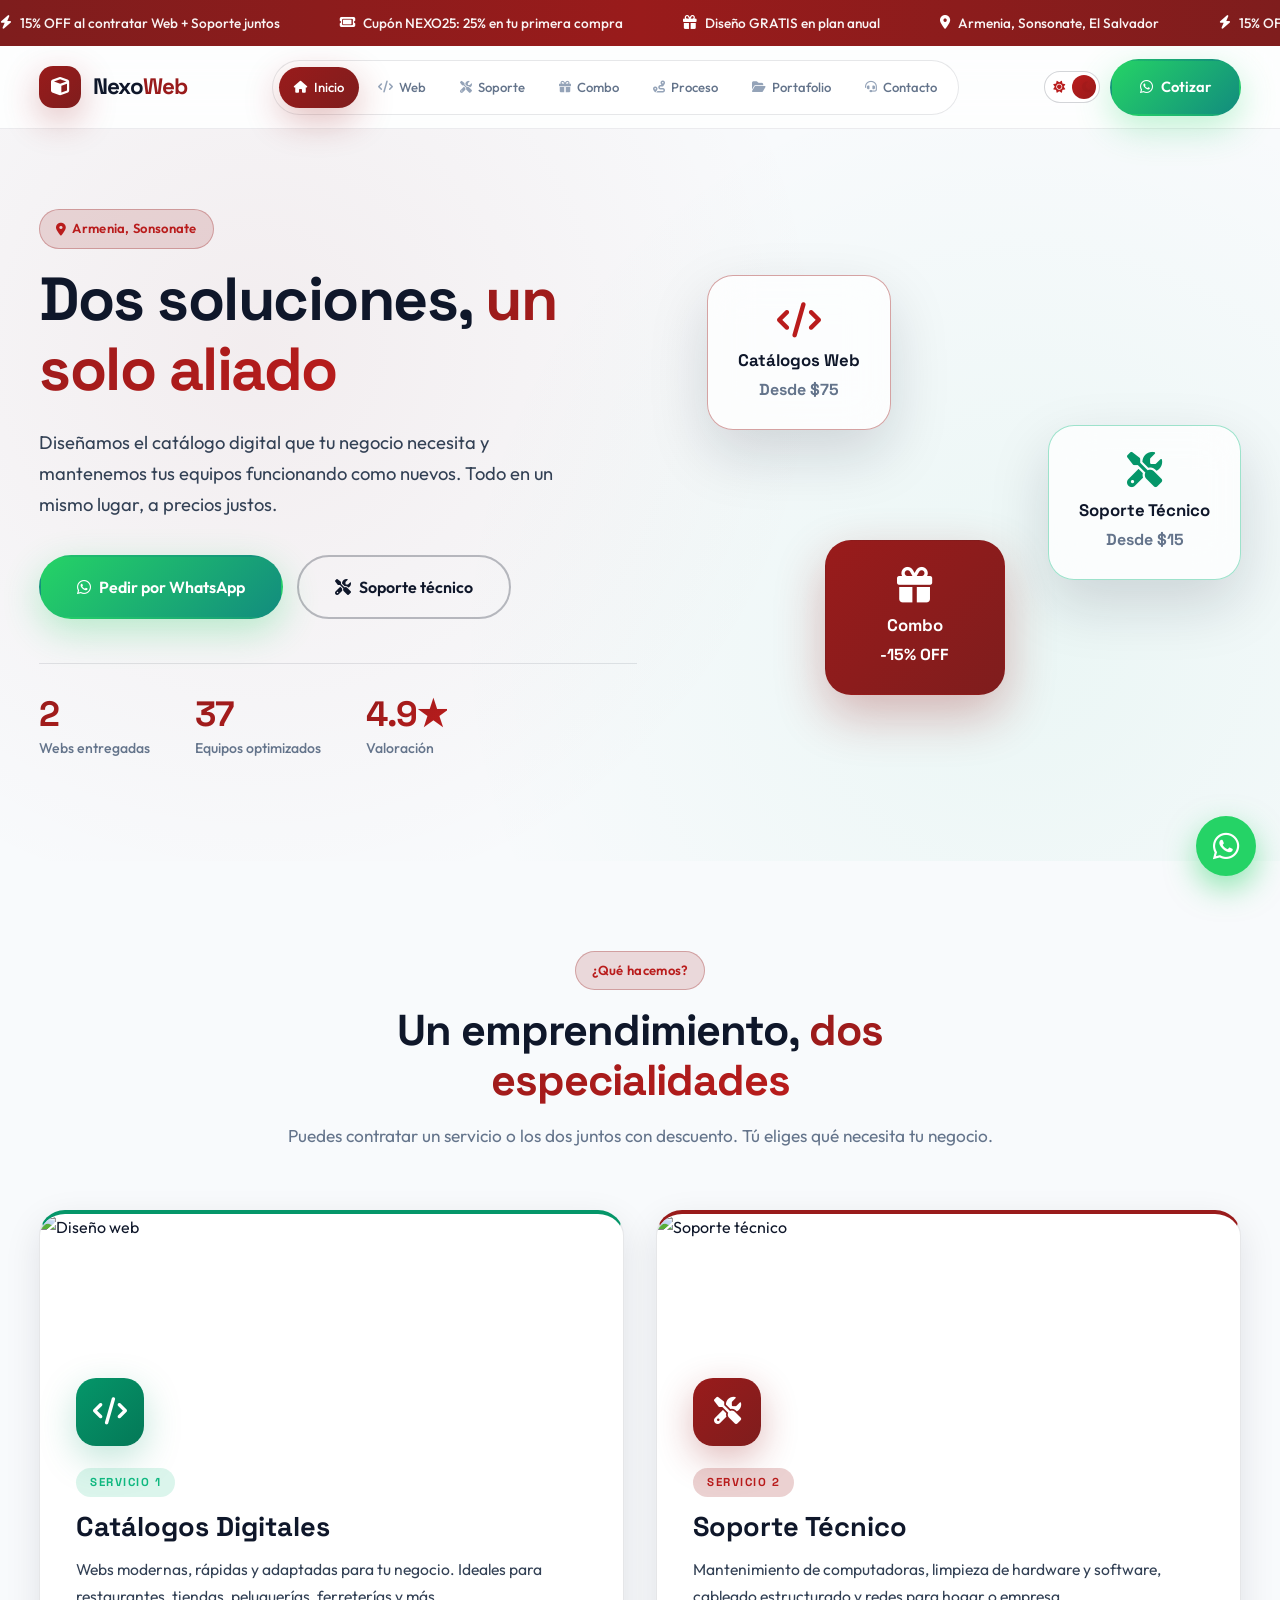
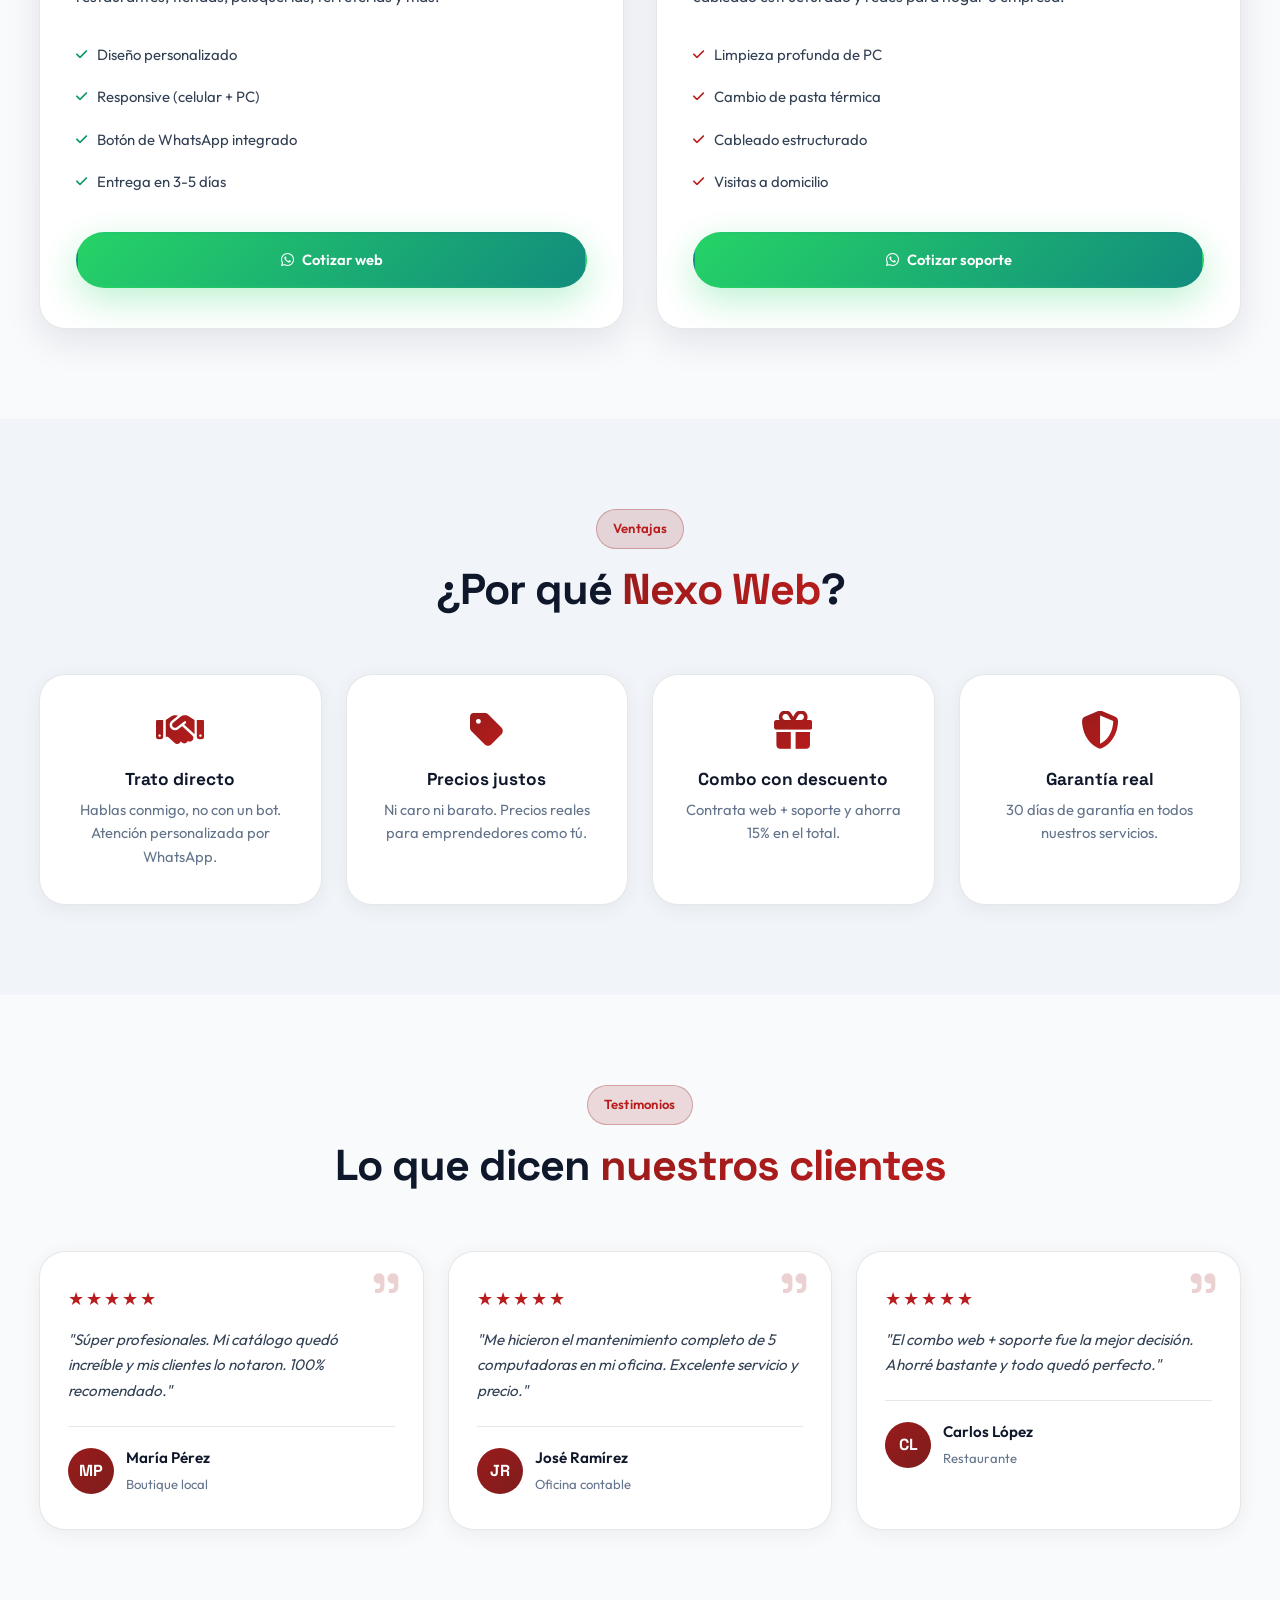
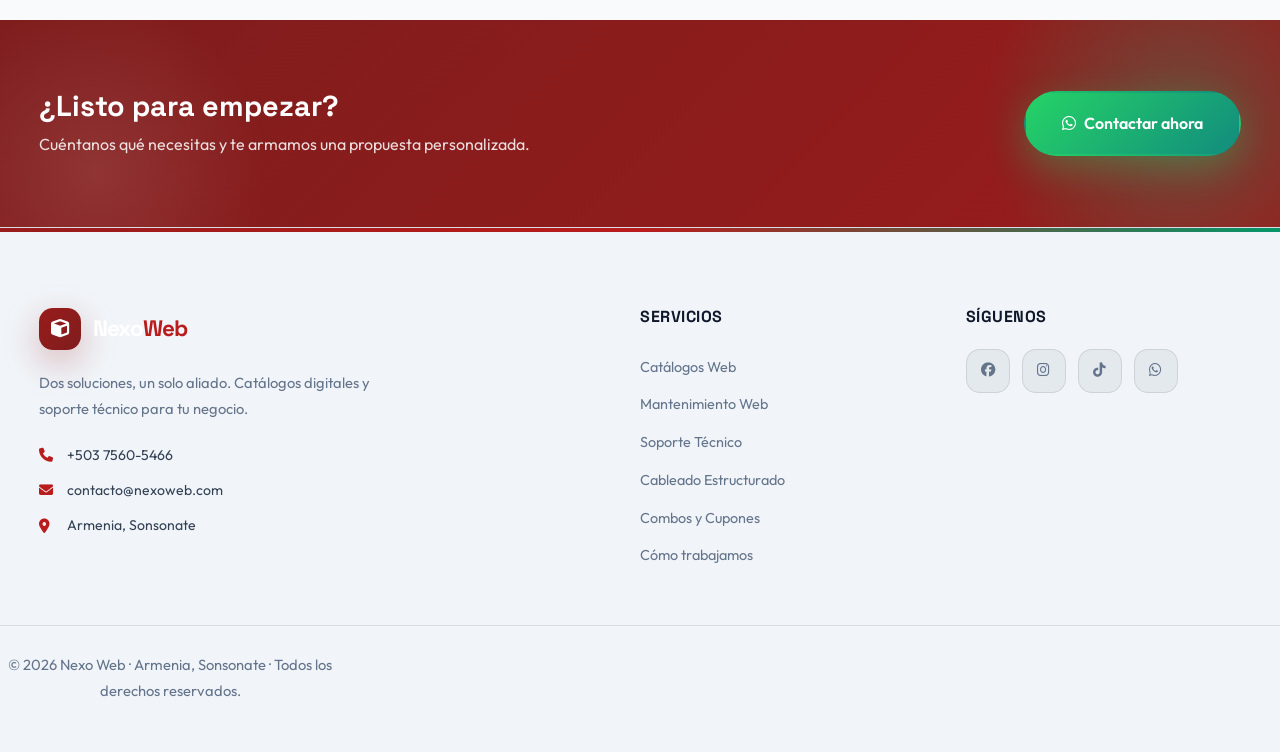
==== index.html @ 706226eb "Rename intex.html to index.html le cambie la d" ====
<!DOCTYPE html>
<html lang="es">
<head>
  <meta charset="UTF-8" />
  <meta name="viewport" content="width=device-width, initial-scale=1.0" />
  <title>Nexo Web | Dos soluciones, un solo aliado</title>
  <meta name="description" content="Nexo Web - Catálogos digitales y soporte técnico profesional en Armenia, Sonsonate." />

  <link rel="preconnect" href="https://fonts.googleapis.com">
  <link rel="preconnect" href="https://fonts.gstatic.com" crossorigin>
  <link href="https://fonts.googleapis.com/css2?family=Outfit:wght@300;400;500;600;700;800;900&family=Space+Grotesk:wght@400;500;600;700&display=swap" rel="stylesheet">
  <link rel="stylesheet" href="https://cdnjs.cloudflare.com/ajax/libs/font-awesome/6.5.0/css/all.min.css">
  <link rel="stylesheet" href="style.css">
</head>
<body data-theme="dark">

  <!-- ============ TOPBAR ============ -->
  <div class="topbar">
    <div class="topbar__track">
      <span><i class="fa-solid fa-bolt"></i> 15% OFF al contratar Web + Soporte juntos</span>
      <span><i class="fa-solid fa-ticket"></i> Cupón NEXO25: 25% en tu primera compra</span>
      <span><i class="fa-solid fa-gift"></i> Diseño GRATIS en plan anual</span>
      <span><i class="fa-solid fa-location-dot"></i> Armenia, Sonsonate, El Salvador</span>
      <span><i class="fa-solid fa-bolt"></i> 15% OFF al contratar Web + Soporte juntos</span>
      <span><i class="fa-solid fa-ticket"></i> Cupón NEXO25: 25% en tu primera compra</span>
      <span><i class="fa-solid fa-gift"></i> Diseño GRATIS en plan anual</span>
      <span><i class="fa-solid fa-location-dot"></i> Armenia, Sonsonate, El Salvador</span>
    </div>
  </div>

  <!-- ============ HEADER ============ -->
  <header class="header" id="header">
    <div class="container header__container">
      <a class="logo" data-tab="inicio">
        <span class="logo__marca">
          <i class="fa-solid fa-cube"></i>
        </span>
        <span class="logo__texto">Nexo<strong>Web</strong></span>
      </a>

      <nav class="nav" id="nav">
        <a class="nav__link active" data-tab="inicio"><i class="fa-solid fa-house"></i> Inicio</a>
        <a class="nav__link" data-tab="web"><i class="fa-solid fa-code"></i> Web</a>
        <a class="nav__link" data-tab="soporte"><i class="fa-solid fa-screwdriver-wrench"></i> Soporte</a>
        <a class="nav__link" data-tab="combo"><i class="fa-solid fa-gift"></i> Combo</a>
        <a class="nav__link" data-tab="proceso"><i class="fa-solid fa-route"></i> Proceso</a>
        <a class="nav__link" data-tab="portafolio"><i class="fa-solid fa-folder-open"></i> Portafolio</a>
        <a class="nav__link" data-tab="contacto"><i class="fa-solid fa-headset"></i> Contacto</a>
      </nav>

      <div class="header__actions">
        <button class="theme-toggle" id="theme-toggle" aria-label="Cambiar tema">
          <i class="fa-solid fa-sun"></i>
          <i class="fa-solid fa-moon"></i>
        </button>

        <a href="https://wa.me/50375605466" target="_blank" class="btn btn--whatsapp header__cta">
          <i class="fa-brands fa-whatsapp"></i> Cotizar
        </a>
      </div>

      <button class="hamburger" id="hamburger" aria-label="Menú">
        <i class="fa-solid fa-bars"></i>
      </button>
    </div>
  </header>

  <!-- ==================================================
       PESTAÑA 1: INICIO
       ================================================== -->
  <div id="inicio" class="tab-content active">

    <!-- HERO -->
    <section class="hero">
      <div class="hero__bg"></div>
      <div class="container">
        <div class="hero__wrap">
          <div class="hero__text">
            <span class="badge"><i class="fa-solid fa-location-dot"></i> Armenia, Sonsonate</span>
            <h1>Dos soluciones, <span class="text-accent">un solo aliado</span></h1>
            <p>Diseñamos el catálogo digital que tu negocio necesita y mantenemos tus equipos funcionando como nuevos. Todo en un mismo lugar, a precios justos.</p>

            <div class="hero__buttons">
              <a class="btn btn--whatsapp btn--lg" href="https://wa.me/50375605466?text=Quiero%20mi%20web" target="_blank">
                <i class="fa-brands fa-whatsapp"></i> Pedir por WhatsApp
              </a>
              <a class="btn btn--outline btn--lg" data-tab="soporte">
                <i class="fa-solid fa-screwdriver-wrench"></i> Soporte técnico
              </a>
            </div>

            <div class="hero__stats">
              <div><strong class="contador" data-target="3">0</strong><span>Webs entregadas</span></div>
              <div><strong class="contador" data-target="50">0</strong><span>Equipos optimizados</span></div>
              <div><strong>4.9★</strong><span>Valoración</span></div>
            </div>
          </div>

          <div class="hero__visual">
            <div class="hero__card hero__card--1">
              <i class="fa-solid fa-code"></i>
              <h3>Catálogos Web</h3>
              <p>Desde $75</p>
            </div>
            <div class="hero__card hero__card--2">
              <i class="fa-solid fa-screwdriver-wrench"></i>
              <h3>Soporte Técnico</h3>
              <p>Desde $15</p>
            </div>
            <div class="hero__card hero__card--3">
              <i class="fa-solid fa-gift"></i>
              <h3>Combo</h3>
              <p>-15% OFF</p>
            </div>
          </div>
        </div>
      </div>
    </section>

    <!-- DOS SERVICIOS -->
    <section class="section">
      <div class="container">
        <div class="section__head">
          <span class="badge">¿Qué hacemos?</span>
          <h2>Un emprendimiento, <span class="text-accent">dos especialidades</span></h2>
          <p>Puedes contratar un servicio o los dos juntos con descuento. Tú eliges qué necesita tu negocio.</p>
        </div>

        <div class="duo-grid">
          <article class="duo-card duo-card--web">
            <div class="duo-card__img">
              <img src="https://images.unsplash.com/photo-1547658719-da2b51169166?auto=format&fit=crop&w=800&q=80" alt="Diseño web">
            </div>
            <div class="duo-card__body">
              <div class="duo-card__icon"><i class="fa-solid fa-code"></i></div>
              <span class="duo-card__tag">Servicio 1</span>
              <h3>Catálogos Digitales</h3>
              <p>Webs modernas, rápidas y adaptadas para tu negocio. Ideales para restaurantes, tiendas, peluquerías, ferreterías y más.</p>
              <ul>
                <li><i class="fa-solid fa-check"></i> Diseño personalizado</li>
                <li><i class="fa-solid fa-check"></i> Responsive (celular + PC)</li>
                <li><i class="fa-solid fa-check"></i> Botón de WhatsApp integrado</li>
                <li><i class="fa-solid fa-check"></i> Entrega en 3-5 días</li>
              </ul>
              <a class="btn btn--whatsapp btn--full" href="https://wa.me/50375605466?text=Quiero%20un%20catálogo%20web" target="_blank">
                <i class="fa-brands fa-whatsapp"></i> Cotizar web
              </a>
            </div>
          </article>

          <article class="duo-card duo-card--soporte">
            <div class="duo-card__img">
              <img src="https://images.unsplash.com/photo-1587202372775-e229f172b9d7?auto=format&fit=crop&w=800&q=80" alt="Soporte técnico">
            </div>
            <div class="duo-card__body">
              <div class="duo-card__icon"><i class="fa-solid fa-screwdriver-wrench"></i></div>
              <span class="duo-card__tag">Servicio 2</span>
              <h3>Soporte Técnico</h3>
              <p>Mantenimiento de computadoras, limpieza de hardware y software, cableado estructurado y redes para hogar o empresa.</p>
              <ul>
                <li><i class="fa-solid fa-check"></i> Limpieza profunda de PC</li>
                <li><i class="fa-solid fa-check"></i> Cambio de pasta térmica</li>
                <li><i class="fa-solid fa-check"></i> Cableado estructurado</li>
                <li><i class="fa-solid fa-check"></i> Visitas a domicilio</li>
              </ul>
              <a class="btn btn--whatsapp btn--full" href="https://wa.me/50375605466?text=Quiero%20soporte%20técnico" target="_blank">
                <i class="fa-brands fa-whatsapp"></i> Cotizar soporte
              </a>
            </div>
          </article>
        </div>
      </div>
    </section>

    <!-- BENEFICIOS -->
    <section class="section section--alt">
      <div class="container">
        <div class="section__head">
          <span class="badge">Ventajas</span>
          <h2>¿Por qué <span class="text-accent">Nexo Web</span>?</h2>
        </div>

        <div class="beneficios-grid">
          <div class="beneficio-card">
            <i class="fa-solid fa-handshake"></i>
            <h3>Trato directo</h3>
            <p>Hablas conmigo, no con un bot. Atención personalizada por WhatsApp.</p>
          </div>
          <div class="beneficio-card">
            <i class="fa-solid fa-tag"></i>
            <h3>Precios justos</h3>
            <p>Ni caro ni barato. Precios reales para emprendedores como tú.</p>
          </div>
          <div class="beneficio-card">
            <i class="fa-solid fa-gift"></i>
            <h3>Combo con descuento</h3>
            <p>Contrata web + soporte y ahorra 15% en el total.</p>
          </div>
          <div class="beneficio-card">
            <i class="fa-solid fa-shield-halved"></i>
            <h3>Garantía real</h3>
            <p>30 días de garantía en todos nuestros servicios.</p>
          </div>
        </div>
      </div>
    </section>

    <!-- TESTIMONIOS -->
    <section class="section">
      <div class="container">
        <div class="section__head">
          <span class="badge">Testimonios</span>
          <h2>Lo que dicen <span class="text-accent">nuestros clientes</span></h2>
        </div>

        <div class="testimonios-grid">
          <div class="testimonio">
            <div class="testimonio__stars">★★★★★</div>
            <p class="testimonio__texto">"Súper profesionales. Mi catálogo quedó increíble y mis clientes lo notaron. 100% recomendado."</p>
            <div class="testimonio__autor">
              <div class="testimonio__avatar">MP</div>
              <div>
                <strong>María Pérez</strong>
                <span>Boutique local</span>
              </div>
            </div>
          </div>

          <div class="testimonio">
            <div class="testimonio__stars">★★★★★</div>
            <p class="testimonio__texto">"Me hicieron el mantenimiento completo de 5 computadoras en mi oficina. Excelente servicio y precio."</p>
            <div class="testimonio__autor">
              <div class="testimonio__avatar">JR</div>
              <div>
                <strong>José Ramírez</strong>
                <span>Oficina contable</span>
              </div>
            </div>
          </div>

          <div class="testimonio">
            <div class="testimonio__stars">★★★★★</div>
            <p class="testimonio__texto">"El combo web + soporte fue la mejor decisión. Ahorré bastante y todo quedó perfecto."</p>
            <div class="testimonio__autor">
              <div class="testimonio__avatar">CL</div>
              <div>
                <strong>Carlos López</strong>
                <span>Restaurante</span>
              </div>
            </div>
          </div>
        </div>
      </div>
    </section>

    <!-- CTA -->
    <section class="cta-band">
      <div class="container">
        <div class="cta-band__content">
          <div>
            <h3>¿Listo para empezar?</h3>
            <p>Cuéntanos qué necesitas y te armamos una propuesta personalizada.</p>
          </div>
          <a href="https://wa.me/50375605466?text=Hola%20Nexo%20Web,%20quiero%20más%20información" target="_blank" class="btn btn--whatsapp btn--lg">
            <i class="fa-brands fa-whatsapp"></i> Contactar ahora
          </a>
        </div>
      </div>
    </section>

  </div>

  <!-- ==================================================
       PESTAÑA 2: WEB
       ================================================== -->
  <div id="web" class="tab-content">

    <section class="section">
      <div class="container">
        <div class="section__head">
          <span class="badge">Servicio 1</span>
          <h2>Catálogos <span class="text-accent">Digitales</span></h2>
          <p>Webs profesionales para tu negocio. Catálogos, menús, portafolios y más.</p>
        </div>

        <div class="info-grid">
          <div class="info-card">
            <div class="info-card__icon"><i class="fa-solid fa-palette"></i></div>
            <h3>Diseño a medida</h3>
            <p>Cada web se adapta al estilo y colores de tu marca.</p>
          </div>
          <div class="info-card">
            <div class="info-card__icon"><i class="fa-solid fa-mobile-screen"></i></div>
            <h3>100% Responsive</h3>
            <p>Se ve perfecta en celular, tablet y computadora.</p>
          </div>
          <div class="info-card">
            <div class="info-card__icon"><i class="fa-brands fa-whatsapp"></i></div>
            <h3>Botón WhatsApp</h3>
            <p>Tus clientes te contactan con un solo clic.</p>
          </div>
          <div class="info-card">
            <div class="info-card__icon"><i class="fa-solid fa-bolt"></i></div>
            <h3>Súper rápida</h3>
            <p>Carga en segundos. Sin esperas, sin molestias.</p>
          </div>
          <div class="info-card">
            <div class="info-card__icon"><i class="fa-solid fa-magnifying-glass"></i></div>
            <h3>Optimizada para Google</h3>
            <p>Buen SEO para que te encuentren fácil.</p>
          </div>
          <div class="info-card">
            <div class="info-card__icon"><i class="fa-solid fa-headset"></i></div>
            <h3>Soporte incluido</h3>
            <p>Te acompañamos después de la entrega.</p>
          </div>
        </div>

        <div class="section__head" style="margin-top: 80px;">
          <span class="badge">Precios</span>
          <h2>Elige tu <span class="text-accent">plan web</span></h2>
          <p>Precios únicos. Sin mensualidades ocultas. Pago 50% al inicio y 50% al entregar.</p>
        </div>

        <div class="precios-grid">
          <div class="precio-card">
            <h3>Landing Básica</h3>
            <div class="precio-card__price"><span>$</span>75<small>USD</small></div>
            <p class="precio-card__desc">Ideal para empezar</p>
            <ul>
              <li><i class="fa-solid fa-check"></i> 1 sola página</li>
              <li><i class="fa-solid fa-check"></i> Hasta 6 productos/servicios</li>
              <li><i class="fa-solid fa-check"></i> Botón de WhatsApp</li>
              <li><i class="fa-solid fa-check"></i> Formulario de contacto</li>
              <li><i class="fa-solid fa-check"></i> Entrega en 3 días</li>
            </ul>
            <a href="https://wa.me/50375605466?text=Quiero%20la%20Landing%20Básica" target="_blank" class="btn btn--whatsapp btn--full">
              <i class="fa-brands fa-whatsapp"></i> Elegir plan
            </a>
          </div>

          <div class="precio-card precio-card--featured">
            <span class="precio-card__tag">Más popular</span>
            <h3>Catálogo Estándar</h3>
            <div class="precio-card__price"><span>$</span>140<small>USD</small></div>
            <p class="precio-card__desc">El más solicitado</p>
            <ul>
              <li><i class="fa-solid fa-check"></i> Hasta 5 secciones</li>
              <li><i class="fa-solid fa-check"></i> Productos ilimitados</li>
              <li><i class="fa-solid fa-check"></i> Galería de imágenes</li>
              <li><i class="fa-solid fa-check"></i> Carrusel de promos</li>
              <li><i class="fa-solid fa-check"></i> Reseñas de clientes</li>
              <li><i class="fa-solid fa-check"></i> Dominio .com gratis 1 año</li>
              <li><i class="fa-solid fa-check"></i> Entrega en 5 días</li>
            </ul>
            <a href="https://wa.me/50375605466?text=Quiero%20el%20Catálogo%20Estándar" target="_blank" class="btn btn--whatsapp btn--full">
              <i class="fa-brands fa-whatsapp"></i> Elegir plan
            </a>
          </div>

          <div class="precio-card">
            <h3>Catálogo Premium</h3>
            <div class="precio-card__price"><span>$</span>260<small>USD</small></div>
            <p class="precio-card__desc">Para negocios completos</p>
            <ul>
              <li><i class="fa-solid fa-check"></i> Secciones ilimitadas</li>
              <li><i class="fa-solid fa-check"></i> Carrito de compras</li>
              <li><i class="fa-solid fa-check"></i> Panel de administración</li>
              <li><i class="fa-solid fa-check"></i> Pasarela de pago</li>
              <li><i class="fa-solid fa-check"></i> Blog integrado</li>
              <li><i class="fa-solid fa-check"></i> Dominio .com + hosting 1 año</li>
              <li><i class="fa-solid fa-check"></i> Entrega en 10 días</li>
            </ul>
            <a href="https://wa.me/50375605466?text=Quiero%20el%20Catálogo%20Premium" target="_blank" class="btn btn--whatsapp btn--full">
              <i class="fa-brands fa-whatsapp"></i> Elegir plan
            </a>
          </div>
        </div>

        <div class="section__head" style="margin-top: 80px;">
          <span class="badge">Servicios adicionales</span>
          <h2>Complementa tu <span class="text-accent">presencia digital</span></h2>
        </div>

        <div class="servicios-grid">
          <div class="servicio-card">
            <div class="servicio-card__icon"><i class="fa-solid fa-globe"></i></div>
            <h3>Hosting y dominios</h3>
            <p>Registro de dominio .com, .net o .sv con hosting profesional incluido.</p>
            <ul>
              <li>Dominio por 1 año</li>
              <li>Hosting con SSL gratis</li>
              <li>Correo corporativo</li>
            </ul>
            <div class="servicio-card__precio">Desde $40/año</div>
            <a href="https://wa.me/50375605466?text=Quiero%20hosting%20y%20dominio" target="_blank" class="btn btn--whatsapp btn--full">
              <i class="fa-brands fa-whatsapp"></i> Cotizar
            </a>
          </div>

          <div class="servicio-card">
            <div class="servicio-card__icon"><i class="fa-solid fa-envelope"></i></div>
            <h3>Correo empresarial</h3>
            <p>Correos profesionales con tu dominio propio (tunombre@tunegocio.com).</p>
            <ul>
              <li>Buzón profesional</li>
              <li>Firma personalizada</li>
              <li>Acceso desde celular</li>
            </ul>
            <div class="servicio-card__precio">Desde $15/mes</div>
            <a href="https://wa.me/50375605466?text=Quiero%20correo%20empresarial" target="_blank" class="btn btn--whatsapp btn--full">
              <i class="fa-brands fa-whatsapp"></i> Cotizar
            </a>
          </div>

          <div class="servicio-card">
            <div class="servicio-card__icon"><i class="fa-solid fa-magnifying-glass-chart"></i></div>
            <h3>SEO y posicionamiento</h3>
            <p>Optimización para que tu negocio aparezca primero en Google.</p>
            <ul>
              <li>Análisis de palabras clave</li>
              <li>Optimización técnica</li>
              <li>Google My Business</li>
            </ul>
            <div class="servicio-card__precio">Desde $50</div>
            <a href="https://wa.me/50375605466?text=Quiero%20SEO" target="_blank" class="btn btn--whatsapp btn--full">
              <i class="fa-brands fa-whatsapp"></i> Cotizar
            </a>
          </div>
        </div>

        <div class="section__head" style="margin-top: 80px;">
          <span class="badge">Mantenimiento mensual</span>
          <h2>Mantén tu web <span class="text-accent">siempre actualizada</span></h2>
          <p>Actualizamos productos, precios, promociones y contenido. Tú te enfocas en tu negocio.</p>
        </div>

        <div class="planes-mantenimiento">
          <div class="plan-mantenimiento">
            <h3>1 Mes</h3>
            <div class="plan-mantenimiento__price"><span>$</span>14<small>/mes</small></div>
            <ul>
              <li><i class="fa-solid fa-check"></i> Cambios ilimitados</li>
              <li><i class="fa-solid fa-check"></i> Soporte por WhatsApp</li>
              <li><i class="fa-solid fa-check"></i> Respuesta en 24h</li>
            </ul>
            <a href="https://wa.me/50375605466?text=Quiero%20mantenimiento%20de%201%20mes" target="_blank" class="btn btn--whatsapp btn--full">
              <i class="fa-brands fa-whatsapp"></i> Elegir
            </a>
          </div>

          <div class="plan-mantenimiento">
            <h3>3 Meses</h3>
            <div class="plan-mantenimiento__price"><span>$</span>38<small>total</small></div>
            <p class="plan-mantenimiento__ahorro">Ahorras $4</p>
            <ul>
              <li><i class="fa-solid fa-check"></i> Cambios ilimitados</li>
              <li><i class="fa-solid fa-check"></i> Soporte prioritario</li>
              <li><i class="fa-solid fa-check"></i> 1 rediseño menor gratis</li>
            </ul>
            <a href="https://wa.me/50375605466?text=Quiero%20mantenimiento%20de%203%20meses" target="_blank" class="btn btn--whatsapp btn--full">
              <i class="fa-brands fa-whatsapp"></i> Elegir
            </a>
          </div>

          <div class="plan-mantenimiento plan-mantenimiento--featured">
            <span class="plan-mantenimiento__tag">Recomendado</span>
            <h3>6 Meses</h3>
            <div class="plan-mantenimiento__price"><span>$</span>72<small>total</small></div>
            <p class="plan-mantenimiento__ahorro">Ahorras $12</p>
            <ul>
              <li><i class="fa-solid fa-check"></i> Cambios ilimitados</li>
              <li><i class="fa-solid fa-check"></i> Soporte prioritario</li>
              <li><i class="fa-solid fa-check"></i> 2 rediseños menores</li>
              <li><i class="fa-solid fa-check"></i> Backup mensual</li>
            </ul>
            <a href="https://wa.me/50375605466?text=Quiero%20mantenimiento%20de%206%20meses" target="_blank" class="btn btn--whatsapp btn--full">
              <i class="fa-brands fa-whatsapp"></i> Elegir
            </a>
          </div>

          <div class="plan-mantenimiento">
            <h3>12 Meses</h3>
            <div class="plan-mantenimiento__price"><span>$</span>132<small>total</small></div>
            <p class="plan-mantenimiento__ahorro">Ahorras $36</p>
            <ul>
              <li><i class="fa-solid fa-check"></i> Todo lo anterior</li>
              <li><i class="fa-solid fa-check"></i> Diseño nuevo gratis</li>
              <li><i class="fa-solid fa-check"></i> Asesoría 1 a 1</li>
              <li><i class="fa-solid fa-check"></i> Prioridad máxima</li>
            </ul>
            <a href="https://wa.me/50375605466?text=Quiero%20mantenimiento%20de%2012%20meses" target="_blank" class="btn btn--whatsapp btn--full">
              <i class="fa-brands fa-whatsapp"></i> Elegir
            </a>
          </div>
        </div>
      </div>
    </section>

  </div>

  <!-- CONTINÚA EN PARTE 2 DEL HTML -->
     <!-- ==================================================
       PESTAÑA 3: SOPORTE
       ================================================== -->
  <div id="soporte" class="tab-content">

    <section class="section">
      <div class="container">
        <div class="section__head">
          <span class="badge">Servicio 2</span>
          <h2>Soporte <span class="text-accent">Técnico</span></h2>
          <p>Mantenimiento de computadoras, cableado estructurado y redes para hogar y oficina.</p>
        </div>

        <div class="servicios-grid">
          <div class="servicio-card">
            <div class="servicio-card__icon"><i class="fa-solid fa-broom"></i></div>
            <h3>Limpieza de PC</h3>
            <p>Limpieza física y de software para que tu equipo funcione como nuevo.</p>
            <ul>
              <li>Soplado interno</li>
              <li>Limpieza de software</li>
              <li>Eliminación de basura</li>
            </ul>
            <div class="servicio-card__precio">Desde $15</div>
            <a href="https://wa.me/50375605466?text=Quiero%20limpieza%20de%20PC" target="_blank" class="btn btn--whatsapp btn--full">
              <i class="fa-brands fa-whatsapp"></i> Cotizar
            </a>
          </div>

          <div class="servicio-card">
            <div class="servicio-card__icon"><i class="fa-solid fa-microchip"></i></div>
            <h3>Mantenimiento completo</h3>
            <p>Limpieza + cambio de pasta térmica + optimización de software.</p>
            <ul>
              <li>Cambio de pasta térmica</li>
              <li>Optimización de arranque</li>
              <li>Actualización de drivers</li>
            </ul>
            <div class="servicio-card__precio">Desde $30</div>
            <a href="https://wa.me/50375605466?text=Quiero%20mantenimiento%20completo" target="_blank" class="btn btn--whatsapp btn--full">
              <i class="fa-brands fa-whatsapp"></i> Cotizar
            </a>
          </div>

          <div class="servicio-card">
            <div class="servicio-card__icon"><i class="fa-solid fa-network-wired"></i></div>
            <h3>Cableado estructurado</h3>
            <p>Instalación profesional de cables de red, conectores RJ45 y puntos de acceso.</p>
            <ul>
              <li>Puntos de red nuevos</li>
              <li>Conectores RJ45</li>
              <li>Peinado y etiquetado</li>
            </ul>
            <div class="servicio-card__precio">$12 por punto</div>
            <a href="https://wa.me/50375605466?text=Quiero%20cableado%20estructurado" target="_blank" class="btn btn--whatsapp btn--full">
              <i class="fa-brands fa-whatsapp"></i> Cotizar
            </a>
          </div>

          <div class="servicio-card">
            <div class="servicio-card__icon"><i class="fa-solid fa-wifi"></i></div>
            <h3>Redes y WiFi</h3>
            <p>Configuración de routers, repetidores y redes completas para tu hogar o negocio.</p>
            <ul>
              <li>Configuración de router</li>
              <li>Ampliación de WiFi</li>
              <li>Red compartida de archivos</li>
            </ul>
            <div class="servicio-card__precio">Desde $25</div>
            <a href="https://wa.me/50375605466?text=Quiero%20configuración%20de%20redes" target="_blank" class="btn btn--whatsapp btn--full">
              <i class="fa-brands fa-whatsapp"></i> Cotizar
            </a>
          </div>

          <div class="servicio-card">
            <div class="servicio-card__icon"><i class="fa-solid fa-laptop-medical"></i></div>
            <h3>Diagnóstico y reparación</h3>
            <p>Revisión completa de hardware y software. Diagnóstico honesto y sin sorpresas.</p>
            <ul>
              <li>Diagnóstico técnico</li>
              <li>Cambio de SSD o RAM</li>
              <li>Instalación de SO</li>
            </ul>
            <div class="servicio-card__precio">Desde $20</div>
            <a href="https://wa.me/50375605466?text=Quiero%20diagnóstico%20técnico" target="_blank" class="btn btn--whatsapp btn--full">
              <i class="fa-brands fa-whatsapp"></i> Cotizar
            </a>
          </div>

          <div class="servicio-card">
            <div class="servicio-card__icon"><i class="fa-solid fa-video"></i></div>
            <h3>Cámaras de seguridad</h3>
            <p>Instalación de CCTV con acceso remoto desde tu celular.</p>
            <ul>
              <li>Cámaras IP / analógicas</li>
              <li>Configuración DVR/NVR</li>
              <li>Acceso remoto</li>
            </ul>
            <div class="servicio-card__precio">Desde $40</div>
            <a href="https://wa.me/50375605466?text=Quiero%20cámaras%20de%20seguridad" target="_blank" class="btn btn--whatsapp btn--full">
              <i class="fa-brands fa-whatsapp"></i> Cotizar
            </a>
          </div>

          <div class="servicio-card">
            <div class="servicio-card__icon"><i class="fa-solid fa-plug"></i></div>
            <h3>Puntos de red RJ45</h3>
            <p>Instalación individual de puntos de red para tu oficina o casa.</p>
            <ul>
              <li>Cable UTP categoría 6</li>
              <li>Conector RJ45 certificado</li>
              <li>Roseta y etiquetado</li>
            </ul>
            <div class="servicio-card__precio">$12 por punto</div>
            <a href="https://wa.me/50375605466?text=Quiero%20puntos%20de%20red%20RJ45" target="_blank" class="btn btn--whatsapp btn--full">
              <i class="fa-brands fa-whatsapp"></i> Cotizar
            </a>
          </div>

          <div class="servicio-card">
            <div class="servicio-card__icon"><i class="fa-solid fa-server"></i></div>
            <h3>Racks y gabinetes</h3>
            <p>Montaje profesional de racks para servidores, switches y equipos de red.</p>
            <ul>
              <li>Montaje físico del rack</li>
              <li>Organización de cables (peinado)</li>
              <li>Etiquetado profesional</li>
            </ul>
            <div class="servicio-card__precio">Desde $80</div>
            <a href="https://wa.me/50375605466?text=Quiero%20montaje%20de%20rack" target="_blank" class="btn btn--whatsapp btn--full">
              <i class="fa-brands fa-whatsapp"></i> Cotizar
            </a>
          </div>

          <div class="servicio-card">
            <div class="servicio-card__icon"><i class="fa-solid fa-shuffle"></i></div>
            <h3>Switches y routers</h3>
            <p>Instalación y configuración de equipos de red profesionales.</p>
            <ul>
              <li>Configuración de switches</li>
              <li>Routers empresariales</li>
              <li>VLANs básicas</li>
            </ul>
            <div class="servicio-card__precio">Desde $30</div>
            <a href="https://wa.me/50375605466?text=Quiero%20instalar%20switches%20y%20routers" target="_blank" class="btn btn--whatsapp btn--full">
              <i class="fa-brands fa-whatsapp"></i> Cotizar
            </a>
          </div>

          <div class="servicio-card">
            <div class="servicio-card__icon"><i class="fa-solid fa-screwdriver"></i></div>
            <h3>Mantenimiento eléctrico</h3>
            <p>Revisión e instalación de tomacorrientes, UPS y respaldo eléctrico para equipos.</p>
            <ul>
              <li>Instalación de UPS</li>
              <li>Tomacorrientes dedicados</li>
              <li>Revisión de voltaje</li>
            </ul>
            <div class="servicio-card__precio">Desde $20</div>
            <a href="https://wa.me/50375605466?text=Quiero%20mantenimiento%20eléctrico" target="_blank" class="btn btn--whatsapp btn--full">
              <i class="fa-brands fa-whatsapp"></i> Cotizar
            </a>
          </div>

          <div class="servicio-card">
            <div class="servicio-card__icon"><i class="fa-solid fa-database"></i></div>
            <h3>Servidores y NAS</h3>
            <p>Configuración de servidores de archivos, NAS y respaldos centralizados.</p>
            <ul>
              <li>Servidor de archivos</li>
              <li>Backup automático</li>
              <li>Acceso desde red local</li>
            </ul>
            <div class="servicio-card__precio">Desde $120</div>
            <a href="https://wa.me/50375605466?text=Quiero%20servidor%20o%20NAS" target="_blank" class="btn btn--whatsapp btn--full">
              <i class="fa-brands fa-whatsapp"></i> Cotizar
            </a>
          </div>

          <div class="servicio-card">
            <div class="servicio-card__icon"><i class="fa-solid fa-shield-virus"></i></div>
            <h3>VPN y acceso remoto</h3>
            <p>Configuración de VPN para que accedas a tu red desde cualquier lugar.</p>
            <ul>
              <li>Configuración de VPN</li>
              <li>Acceso remoto seguro</li>
              <li>Encriptación de datos</li>
            </ul>
            <div class="servicio-card__precio">Desde $45</div>
            <a href="https://wa.me/50375605466?text=Quiero%20configurar%20VPN" target="_blank" class="btn btn--whatsapp btn--full">
              <i class="fa-brands fa-whatsapp"></i> Cotizar
            </a>
          </div>

          <div class="servicio-card">
            <div class="servicio-card__icon"><i class="fa-solid fa-headset"></i></div>
            <h3>Soporte remoto mensual</h3>
            <p>Asistencia técnica remota ilimitada por WhatsApp o AnyDesk.</p>
            <ul>
              <li>Soporte ilimitado</li>
              <li>Respuesta en 2h</li>
              <li>Cobertura 1-5 equipos</li>
            </ul>
            <div class="servicio-card__precio">$25/mes</div>
            <a href="https://wa.me/50375605466?text=Quiero%20soporte%20remoto" target="_blank" class="btn btn--whatsapp btn--full">
              <i class="fa-brands fa-whatsapp"></i> Cotizar
            </a>
          </div>

          <div class="servicio-card">
            <div class="servicio-card__icon"><i class="fa-solid fa-download"></i></div>
            <h3>Instalación de software</h3>
            <p>Instalación y configuración de programas profesionales.</p>
            <ul>
              <li>Office y suites</li>
              <li>Adobe / diseño</li>
              <li>Sistemas contables</li>
            </ul>
            <div class="servicio-card__precio">Desde $15</div>
            <a href="https://wa.me/50375605466?text=Quiero%20instalar%20software" target="_blank" class="btn btn--whatsapp btn--full">
              <i class="fa-brands fa-whatsapp"></i> Cotizar
            </a>
          </div>
        </div>

        <div class="section__head" style="margin-top: 80px;">
          <span class="badge">Cobertura</span>
          <h2>Zonas de <span class="text-accent">visita técnica</span></h2>
          <p>El costo de visita se descuenta si apruebas el servicio.</p>
        </div>

        <div class="zonas-grid">
          <div class="zona-card">
            <i class="fa-solid fa-location-dot"></i>
            <h4>Armenia</h4>
            <p class="zona-card__precio">$3</p>
            <span>Local</span>
          </div>
          <div class="zona-card">
            <i class="fa-solid fa-location-dot"></i>
            <h4>Izalco</h4>
            <p class="zona-card__precio">$5</p>
            <span>~10 min</span>
          </div>
          <div class="zona-card">
            <i class="fa-solid fa-location-dot"></i>
            <h4>Sonsonate centro</h4>
            <p class="zona-card__precio">$7</p>
            <span>~20 min</span>
          </div>
          <div class="zona-card">
            <i class="fa-solid fa-location-dot"></i>
            <h4>Santa Ana / Ahuachapán</h4>
            <p class="zona-card__precio">$12</p>
            <span>~45 min</span>
          </div>
          <div class="zona-card">
            <i class="fa-solid fa-location-dot"></i>
            <h4>San Salvador</h4>
            <p class="zona-card__precio">$15</p>
            <span>~1h 30 min</span>
          </div>
        </div>

      </div>
    </section>

  </div>

  <!-- ==================================================
       PESTAÑA 4: COMBO
       ================================================== -->
  <div id="combo" class="tab-content">

    <section class="section">
      <div class="container">
        <div class="section__head">
          <span class="badge badge--gold"><i class="fa-solid fa-gift"></i> Promo especial</span>
          <h2>El <span class="text-accent">Combo Nexo</span></h2>
          <p>Contrata web + soporte técnico juntos y ahorra un 15% en el total.</p>
        </div>

        <div class="calc-cupon">
          <div class="calc-cupon__head">
            <i class="fa-solid fa-calculator"></i>
            <div>
              <h3>Calcula tu precio</h3>
              <p>Selecciona tu servicio y aplica un cupón para ver tu precio final</p>
            </div>
          </div>

          <div class="calc-cupon__body">
            <div class="form-group">
              <label for="calc-servicio">Servicio deseado</label>
              <select id="calc-servicio">
                <option value="">Selecciona un servicio...</option>
                <optgroup label="Planes Web">
                  <option value="Landing Básica|75">Landing Básica — $75</option>
                  <option value="Catálogo Estándar|140">Catálogo Estándar — $140</option>
                  <option value="Catálogo Premium|260">Catálogo Premium — $260</option>
                </optgroup>
                <optgroup label="Soporte Técnico">
                  <option value="Limpieza de PC|15">Limpieza de PC — $15</option>
                  <option value="Mantenimiento completo|30">Mantenimiento completo — $30</option>
                  <option value="Cableado estructurado|12">Punto de red RJ45 — $12</option>
                  <option value="Configuración de red|25">Configuración de red — $25</option>
                  <option value="Rack y gabinete|80">Rack y gabinete — $80</option>
                  <option value="Servidor / NAS|120">Servidor / NAS — $120</option>
                </optgroup>
                <optgroup label="Combos">
                  <option value="Combo Emprendedor|127">Combo Emprendedor — $127</option>
                  <option value="Combo Negocio Digital|267">Combo Negocio Digital — $267</option>
                  <option value="Combo Empresa|455">Combo Empresa — $455</option>
                </optgroup>
              </select>
            </div>

            <div class="form-group">
              <label for="calc-cupon-input">
                <i class="fa-solid fa-ticket"></i> Código de cupón
              </label>
              <div class="cupon-input">
                <input type="text" id="calc-cupon-input" placeholder="Ej: NEXO25" maxlength="20">
                <button class="btn btn--primary" id="calc-aplicar">
                  <i class="fa-solid fa-check"></i> Aplicar
                </button>
              </div>
              <p class="cupon-ayuda">
                Prueba: <strong>NEXO25</strong>, <strong>WEB20</strong>, <strong>SOPORTE10</strong>
              </p>
            </div>

            <div class="calc-resultado" id="calc-resultado">
              <div class="calc-resultado__row">
                <span>Subtotal:</span>
                <strong id="calc-subtotal">$0.00</strong>
              </div>
              <div class="calc-resultado__row" id="calc-descuento-row" style="display:none;">
                <span>Descuento aplicado:</span>
                <strong id="calc-descuento" class="text-verde">-$0.00</strong>
              </div>
              <div class="calc-resultado__total">
                <span>Total a pagar:</span>
                <strong id="calc-total">$0.00</strong>
              </div>
              <button class="btn btn--whatsapp btn--lg btn--full" id="calc-enviar">
                <i class="fa-brands fa-whatsapp"></i> Enviar cotización
              </button>
            </div>
          </div>
        </div>

        <div class="section__head" style="margin-top: 80px;">
          <span class="badge">Paquetes listos</span>
          <h2>Combos <span class="text-accent">prearmados</span></h2>
        </div>

        <div class="combos-grid">
          <div class="combo-card">
            <div class="combo-card__icon"><i class="fa-solid fa-rocket"></i></div>
            <h3>Combo Emprendedor</h3>
            <p>Landing Básica + Mantenimiento 3 meses + Limpieza de PC.</p>
            <div class="combo-card__precio">
              <span class="precio-viejo">$127</span>
              <span class="precio-nuevo">$108</span>
            </div>
            <a href="https://wa.me/50375605466?text=Quiero%20el%20Combo%20Emprendedor" target="_blank" class="btn btn--whatsapp btn--full">
              <i class="fa-brands fa-whatsapp"></i> Elegir
            </a>
          </div>

          <div class="combo-card combo-card--featured">
            <div class="combo-card__icon"><i class="fa-solid fa-crown"></i></div>
            <h3>Combo Negocio Digital</h3>
            <p>Catálogo Estándar + Mantenimiento 6 meses + Soporte completo.</p>
            <div class="combo-card__precio">
              <span class="precio-viejo">$267</span>
              <span class="precio-nuevo">$227</span>
            </div>
            <a href="https://wa.me/50375605466?text=Quiero%20el%20Combo%20Negocio%20Digital" target="_blank" class="btn btn--whatsapp btn--full">
              <i class="fa-brands fa-whatsapp"></i> Elegir
            </a>
          </div>

          <div class="combo-card">
            <div class="combo-card__icon"><i class="fa-solid fa-building"></i></div>
            <h3>Combo Empresa</h3>
            <p>Catálogo Premium + Mantenimiento 12 meses + Red completa + 2 PCs.</p>
            <div class="combo-card__precio">
              <span class="precio-viejo">$455</span>
              <span class="precio-nuevo">$387</span>
            </div>
            <a href="https://wa.me/50375605466?text=Quiero%20el%20Combo%20Empresa" target="_blank" class="btn btn--whatsapp btn--full">
              <i class="fa-brands fa-whatsapp"></i> Elegir
            </a>
          </div>
        </div>

        <div class="section__head" style="margin-top: 80px;">
          <span class="badge"><i class="fa-solid fa-ticket"></i> Cupones vigentes</span>
          <h2>Descuentos <span class="text-accent">disponibles</span></h2>
        </div>

        <div class="cupones-grid">
          <div class="cupon-card">
            <div class="cupon-card__descuento">25%</div>
            <div class="cupon-card__body">
              <h4>Código: NEXO25</h4>
              <p>Válido en tu primera compra, sin mínimo.</p>
            </div>
            <button class="cupon-card__btn" data-codigo="NEXO25">
              <i class="fa-solid fa-copy"></i> Copiar
            </button>
          </div>

          <div class="cupon-card">
            <div class="cupon-card__descuento">20%</div>
            <div class="cupon-card__body">
              <h4>Código: WEB20</h4>
              <p>Descuento en cualquier plan web.</p>
            </div>
            <button class="cupon-card__btn" data-codigo="WEB20">
              <i class="fa-solid fa-copy"></i> Copiar
            </button>
          </div>

          <div class="cupon-card">
            <div class="cupon-card__descuento">15%</div>
            <div class="cupon-card__body">
              <h4>Código: COMBO15</h4>
              <p>Extra en cualquier combo web + soporte.</p>
            </div>
            <button class="cupon-card__btn" data-codigo="COMBO15">
              <i class="fa-solid fa-copy"></i> Copiar
            </button>
          </div>

          <div class="cupon-card">
            <div class="cupon-card__descuento">10%</div>
            <div class="cupon-card__body">
              <h4>Código: SOPORTE10</h4>
              <p>Descuento en servicios de soporte técnico.</p>
            </div>
            <button class="cupon-card__btn" data-codigo="SOPORTE10">
              <i class="fa-solid fa-copy"></i> Copiar
            </button>
          </div>
        </div>

      </div>
    </section>

  </div>

  <!-- ==================================================
       PESTAÑA 5: CÓMO TRABAJAMOS
       ================================================== -->
  <div id="proceso" class="tab-content">

    <section class="section">
      <div class="container">
        <div class="section__head">
          <span class="badge">Nuestro proceso</span>
          <h2>Así es como <span class="text-accent">trabajamos</span></h2>
          <p>Un proceso simple, transparente y sin sorpresas. Tú siempre sabes en qué etapa está tu proyecto.</p>
        </div>

        <div class="proceso-bloque">
          <div class="proceso-bloque__head">
            <div class="proceso-bloque__icon proceso-bloque__icon--web">
              <i class="fa-solid fa-code"></i>
            </div>
            <div>
              <span class="badge">Servicio Web</span>
              <h3>Proceso de desarrollo de tu catálogo digital</h3>
            </div>
          </div>

          <div class="timeline">
            <div class="timeline__item">
              <div class="timeline__dot"><span>1</span></div>
              <div class="timeline__content">
                <h4>Contacto inicial</h4>
                <p>Nos escribes por WhatsApp y hablamos sobre tu negocio, qué vendes, a quién y qué estilo te gusta. Sin compromiso.</p>
                <span class="timeline__tag">Día 0</span>
              </div>
            </div>

            <div class="timeline__item">
              <div class="timeline__dot"><span>2</span></div>
              <div class="timeline__content">
                <h4>Propuesta y cotización</h4>
                <p>Te envío una propuesta con el plan recomendado, precio final y tiempo de entrega. Si tienes cupón lo aplicamos aquí.</p>
                <span class="timeline__tag">Día 0-1</span>
              </div>
            </div>

            <div class="timeline__item">
              <div class="timeline__dot"><span>3</span></div>
              <div class="timeline__content">
                <h4>Anticipo (50%)</h4>
                <p>Con el 50% del pago arrancamos. Aceptamos efectivo, transferencia o pago móvil.</p>
                <span class="timeline__tag">Día 1</span>
              </div>
            </div>

            <div class="timeline__item">
              <div class="timeline__dot"><span>4</span></div>
              <div class="timeline__content">
                <h4>Diseño y desarrollo</h4>
                <p>Empiezo a construir tu web. Te muestro avances por WhatsApp para que opines y ajustemos sobre la marcha.</p>
                <span class="timeline__tag">Día 1-4</span>
              </div>
            </div>

            <div class="timeline__item">
              <div class="timeline__dot"><span>5</span></div>
              <div class="timeline__content">
                <h4>Revisión y ajustes</h4>
                <p>Revisas todo. Puedes pedir cambios de colores, textos, fotos. Ajustamos hasta que quede perfecto.</p>
                <span class="timeline__tag">Día 4-5</span>
              </div>
            </div>

            <div class="timeline__item">
              <div class="timeline__dot timeline__dot--final"><i class="fa-solid fa-check"></i></div>
              <div class="timeline__content">
                <h4>Entrega y capacitación</h4>
                <p>Pagas el 50% restante, publicamos tu web y te enseño cómo usarla. Te doy los accesos completos.</p>
                <span class="timeline__tag">Día 5</span>
              </div>
            </div>
          </div>
        </div>

        <div class="proceso-bloque" style="margin-top: 80px;">
          <div class="proceso-bloque__head">
            <div class="proceso-bloque__icon proceso-bloque__icon--soporte">
              <i class="fa-solid fa-screwdriver-wrench"></i>
            </div>
            <div>
              <span class="badge">Servicio Técnico</span>
              <h3>Proceso de soporte técnico a domicilio</h3>
            </div>
          </div>

          <div class="timeline timeline--soporte">
            <div class="timeline__item">
              <div class="timeline__dot"><span>1</span></div>
              <div class="timeline__content">
                <h4>Reportas el problema</h4>
                <p>Nos cuentas por WhatsApp qué le pasa a tu equipo o qué necesitas instalar/configurar.</p>
                <span class="timeline__tag">Día 0</span>
              </div>
            </div>

            <div class="timeline__item">
              <div class="timeline__dot"><span>2</span></div>
              <div class="timeline__content">
                <h4>Diagnóstico previo</h4>
                <p>Por WhatsApp o llamada te doy un diagnóstico aproximado y el costo estimado del servicio.</p>
                <span class="timeline__tag">Día 0</span>
              </div>
            </div>

            <div class="timeline__item">
              <div class="timeline__dot"><span>3</span></div>
              <div class="timeline__content">
                <h4>Visita técnica</h4>
                <p>Coordinamos día y hora. Llego con las herramientas necesarias. El costo de la visita se descuenta del servicio.</p>
                <span class="timeline__tag">Día 1-2</span>
              </div>
            </div>

            <div class="timeline__item">
              <div class="timeline__dot timeline__dot--final"><i class="fa-solid fa-check"></i></div>
              <div class="timeline__content">
                <h4>Servicio y garantía</h4>
                <p>Realizo el trabajo, pruebas todo contigo y te doy 30 días de garantía. Pagas al final.</p>
                <span class="timeline__tag">Día 2</span>
              </div>
            </div>
          </div>
        </div>

        <div class="section__head" style="margin-top: 80px;">
          <span class="badge">Compromiso</span>
          <h2>Lo que puedes <span class="text-accent">esperar de nosotros</span></h2>
        </div>

        <div class="beneficios-grid">
          <div class="beneficio-card">
            <i class="fa-solid fa-comments"></i>
            <h3>Comunicación clara</h3>
            <p>Respondemos rápido por WhatsApp y te mantenemos al día en cada etapa.</p>
          </div>
          <div class="beneficio-card">
            <i class="fa-solid fa-clock"></i>
            <h3>Tiempos cumplidos</h3>
            <p>Nos comprometemos con fechas realistas y las respetamos.</p>
          </div>
          <div class="beneficio-card">
            <i class="fa-solid fa-file-contract"></i>
            <h3>Sin sorpresas</h3>
            <p>El precio que cotizamos es el precio que pagas. Sin cargos ocultos.</p>
          </div>
          <div class="beneficio-card">
            <i class="fa-solid fa-shield-halved"></i>
            <h3>Garantía post-servicio</h3>
            <p>30 días de garantía en todo. Si algo falla, lo resolvemos sin costo.</p>
          </div>
        </div>

      </div>
    </section>

  </div>

  <!-- ==================================================
       PESTAÑA 6: PORTAFOLIO
       ================================================== -->
  <div id="portafolio" class="tab-content">

    <section class="section">
      <div class="container">
        <div class="section__head">
          <span class="badge">Casos de éxito</span>
          <h2>Trabajos que hemos <span class="text-accent">realizado</span></h2>
          <p>Una muestra real de lo que podemos hacer por tu negocio.</p>
        </div>

        <div class="portafolio-grid">
          <div class="portafolio-item portafolio-item--flash">
            <div class="portafolio-item__img">
              <img src="https://images.unsplash.com/photo-1521572163474-6864f9cf17ab?auto=format&fit=crop&w=800&q=80" alt="Flash Express">
            </div>
            <div class="portafolio-item__overlay"></div>
            <div class="portafolio-item__badge">Web + Catálogo</div>
            <div class="portafolio-item__content">
              <h3>Flash Express</h3>
              <p>Catálogo digital para negocio de personalización de productos (camisetas, gorras, tazas, banners).</p>
              <div class="portafolio-item__tags">
                <span>Catálogo</span>
                <span>Reseñas</span>
                <span>WhatsApp</span>
              </div>
              <button class="btn btn--outline btn--sm" data-portafolio="flash">
                Ver demo próximamente <i class="fa-solid fa-arrow-right"></i>
              </button>
            </div>
          </div>

          <div class="portafolio-item portafolio-item--tech">
            <div class="portafolio-item__img">
              <img src="https://images.unsplash.com/photo-1558494949-ef010cbdcc31?auto=format&fit=crop&w=800&q=80" alt="TechNova">
            </div>
            <div class="portafolio-item__overlay"></div>
            <div class="portafolio-item__badge">Web Corporativa</div>
            <div class="portafolio-item__content">
              <h3>TechNova</h3>
              <p>Sitio corporativo para negocio de infraestructura T.I. con sistema de tickets y portafolio técnico.</p>
              <div class="portafolio-item__tags">
                <span>Servicios técnicos</span>
                <span>Tickets</span>
                <span>Diseño oscuro</span>
              </div>
              <button class="btn btn--outline btn--sm" data-portafolio="tech">
                Ver demo próximamente <i class="fa-solid fa-arrow-right"></i>
              </button>
            </div>
          </div>

          <div class="portafolio-item portafolio-item--nexo">
            <div class="portafolio-item__img">
              <img src="https://images.unsplash.com/photo-1467232004584-a241de8bcf5d?auto=format&fit=crop&w=800&q=80" alt="Nexo Web">
            </div>
            <div class="portafolio-item__overlay"></div>
            <div class="portafolio-item__badge">Este sitio</div>
            <div class="portafolio-item__content">
              <h3>Nexo Web</h3>
              <p>El sitio que estás viendo ahora. Muestra la fusión de dos servicios en una sola marca.</p>
              <div class="portafolio-item__tags">
                <span>Web + Soporte</span>
                <span>Tabs</span>
                <span>Modo claro/oscuro</span>
              </div>
              <button class="btn btn--outline btn--sm" data-portafolio="nexo">
                Ver ahora <i class="fa-solid fa-arrow-right"></i>
              </button>
            </div>
          </div>
        </div>

        <div class="cta-band" style="margin-top: 60px;">
          <div class="cta-band__content">
            <div>
              <h3>¿Quieres ser nuestro próximo caso de éxito?</h3>
              <p>Cuéntanos tu idea y armamos algo grande juntos.</p>
            </div>
            <a href="https://wa.me/50375605466?text=Quiero%20ser%20el%20próximo%20caso%20de%20éxito" target="_blank" class="btn btn--whatsapp btn--lg">
              <i class="fa-brands fa-whatsapp"></i> Empezar proyecto
            </a>
          </div>
        </div>

      </div>
    </section>

  </div>

  <!-- ==================================================
       PESTAÑA 7: CONTACTO
       ================================================== -->
  <div id="contacto" class="tab-content">

    <section class="section">
      <div class="container">
        <div class="section__head">
          <span class="badge">Contáctanos</span>
          <h2>Cuéntanos <span class="text-accent">qué necesitas</span></h2>
          <p>Escríbenos y te respondemos en menos de 24 horas.</p>
        </div>

        <div class="contacto-grid">
          <div class="contacto-info">
            <a href="https://wa.me/50375605466" target="_blank" class="contacto-card">
              <i class="fa-brands fa-whatsapp"></i>
              <div>
                <span>WhatsApp</span>
                <strong>+503 7560-5466</strong>
              </div>
            </a>

            <a href="mailto:contacto@nexoweb.com" class="contacto-card">
              <i class="fa-solid fa-envelope"></i>
              <div>
                <span>Correo</span>
                <strong>contacto@nexoweb.com</strong>
              </div>
            </a>

            <div class="contacto-card">
              <i class="fa-solid fa-location-dot"></i>
              <div>
                <span>Ubicación</span>
                <strong>Armenia, Sonsonate</strong>
              </div>
            </div>

            <div class="contacto-card">
              <i class="fa-solid fa-clock"></i>
              <div>
                <span>Horario</span>
                <strong>Lun - Sáb: 8am - 6pm</strong>
              </div>
            </div>
          </div>

          <form class="form-contacto" id="form-contacto">
            <h3><i class="fa-solid fa-paper-plane"></i> Envíanos un mensaje</h3>

            <div class="form-row">
              <div class="form-group">
                <label for="cf-nombre">Tu nombre</label>
                <input type="text" id="cf-nombre" placeholder="Ej: Juan Pérez" required maxlength="40">
              </div>
              <div class="form-group">
                <label for="cf-telefono">Teléfono</label>
                <input type="tel" id="cf-telefono" placeholder="Ej: 7000-0000" required maxlength="15">
              </div>
            </div>

            <div class="form-group">
              <label for="cf-servicio">Servicio de interés</label>
              <select id="cf-servicio" required>
                <option value="">Selecciona un servicio...</option>
                <option value="Catálogo Web">Catálogo Web</option>
                <option value="Mantenimiento Web">Mantenimiento Web</option>
                <option value="Soporte Técnico">Soporte Técnico</option>
                <option value="Cableado Estructurado">Cableado Estructurado</option>
                <option value="Combo Web + Soporte">Combo Web + Soporte</option>
                <option value="Otro">Otro</option>
              </select>
            </div>

            <div class="form-group">
              <label for="cf-mensaje">Cuéntanos más</label>
              <textarea id="cf-mensaje" rows="5" placeholder="Describe tu proyecto o lo que necesitas..." required maxlength="500"></textarea>
            </div>

            <button type="submit" class="btn btn--whatsapp btn--lg btn--full">
              <i class="fa-brands fa-whatsapp"></i> Enviar por WhatsApp
            </button>

            <p class="form-contacto__nota">
              <i class="fa-solid fa-lock"></i> Tu información solo se usa para contactarte.
            </p>
          </form>
        </div>

        <div class="section__head" style="margin-top: 80px;">
          <span class="badge">Preguntas frecuentes</span>
          <h2>Resolvemos tus <span class="text-accent">dudas</span></h2>
        </div>

        <div class="faq">
          <div class="faq-item">
            <button class="faq-item__q">
              <span>¿Cuánto tarda el desarrollo de una web?</span>
              <i class="fa-solid fa-chevron-down"></i>
            </button>
            <div class="faq-item__a">
              <p>Entre 3 y 10 días hábiles según el plan que elijas. Una landing básica se entrega en 3 días, un catálogo premium hasta en 10 días.</p>
            </div>
          </div>

          <div class="faq-item">
            <button class="faq-item__q">
              <span>¿Cómo se paga?</span>
              <i class="fa-solid fa-chevron-down"></i>
            </button>
            <div class="faq-item__a">
              <p>50% al inicio del proyecto y 50% al entregar. Aceptamos efectivo, transferencia bancaria, Chivo Wallet y Tigo Money.</p>
            </div>
          </div>

          <div class="faq-item">
            <button class="faq-item__q">
              <span>¿Cómo funcionan los cupones?</span>
              <i class="fa-solid fa-chevron-down"></i>
            </button>
            <div class="faq-item__a">
              <p>Solo copia el código y pégalo en la calculadora de la pestaña Combo. El descuento se aplica automáticamente y lo verás reflejado en el precio final.</p>
            </div>
          </div>

          <div class="faq-item">
            <button class="faq-item__q">
              <span>¿Qué incluye el mantenimiento web?</span>
              <i class="fa-solid fa-chevron-down"></i>
            </button>
            <div class="faq-item__a">
              <p>Actualizamos productos, precios, promociones, fotos y contenido. También hacemos copias de seguridad y corregimos errores sin costo.</p>
            </div>
          </div>

          <div class="faq-item">
            <button class="faq-item__q">
              <span>¿Puedo contratar solo uno de los dos servicios?</span>
              <i class="fa-solid fa-chevron-down"></i>
            </button>
            <div class="faq-item__a">
              <p>¡Claro! Puedes contratar solo web, solo soporte técnico, o ambos con el descuento del 15%. Tú eliges.</p>
            </div>
          </div>

          <div class="faq-item">
            <button class="faq-item__q">
              <span>¿Atienden a domicilio?</span>
              <i class="fa-solid fa-chevron-down"></i>
            </button>
            <div class="faq-item__a">
              <p>Sí, hacemos visitas técnicas en Armenia, Izalco, Sonsonate, Santa Ana y San Salvador. El costo de la visita se descuenta si apruebas el servicio.</p>
            </div>
          </div>

          <div class="faq-item">
            <button class="faq-item__q">
              <span>¿La web es mía o la alquilo?</span>
              <i class="fa-solid fa-chevron-down"></i>
            </button>
            <div class="faq-item__a">
              <p>La web es completamente tuya. El mantenimiento mensual es opcional, solo si quieres que nosotros te la actualicemos.</p>
            </div>
          </div>
        </div>

      </div>
    </section>

  </div>

  <!-- ============ FOOTER ============ -->
  <footer class="footer">
    <div class="container footer__container">
      <div class="footer__col">
        <a class="logo logo--footer" data-tab="inicio">
          <span class="logo__marca"><i class="fa-solid fa-cube"></i></span>
          <span class="logo__texto logo__texto--footer">Nexo<strong>Web</strong></span>
        </a>
        <p>Dos soluciones, un solo aliado. Catálogos digitales y soporte técnico para tu negocio.</p>
        <div class="footer__contacto">
          <span><i class="fa-solid fa-phone"></i> +503 7560-5466</span>
          <span><i class="fa-solid fa-envelope"></i> contacto@nexoweb.com</span>
          <span><i class="fa-solid fa-location-dot"></i> Armenia, Sonsonate</span>
        </div>
      </div>

      <div class="footer__col">
        <h4>Servicios</h4>
        <a data-tab="web">Catálogos Web</a>
        <a data-tab="web">Mantenimiento Web</a>
        <a data-tab="soporte">Soporte Técnico</a>
        <a data-tab="soporte">Cableado Estructurado</a>
        <a data-tab="combo">Combos y Cupones</a>
        <a data-tab="proceso">Cómo trabajamos</a>
      </div>

      <div class="footer__col">
        <h4>Síguenos</h4>
        <div class="social">
          <a href="#"><i class="fa-brands fa-facebook"></i></a>
          <a href="#"><i class="fa-brands fa-instagram"></i></a>
          <a href="#"><i class="fa-brands fa-tiktok"></i></a>
          <a href="https://wa.me/50375605466" target="_blank"><i class="fa-brands fa-whatsapp"></i></a>
        </div>
      </div>
    </div>

    <div class="footer__bottom">
      <p>© 2026 Nexo Web · Armenia, Sonsonate · Todos los derechos reservados.</p>
    </div>
  </footer>

  <!-- ============ FLOTANTES ============ -->
  <a href="https://wa.me/50375605466" target="_blank" class="whatsapp-float" aria-label="WhatsApp">
    <i class="fa-brands fa-whatsapp"></i>
  </a>

  <button class="back-top" id="back-top" aria-label="Volver arriba">
    <i class="fa-solid fa-arrow-up"></i>
  </button>

  <script src="script.js"></script>
</body>
</html>
---- style.css ----
/* ============================================
   NEXO WEB - ESTILOS v6
   Oscuro: negro puro + rojo oscuro
   Claro: crema claro
   ============================================ */

/* ============================================
   MODO OSCURO (por defecto)
   ============================================ */
:root,
[data-theme="dark"] {
  /* Fondo negro puro */
  --bg: #000000;
  --bg-2: #0a0a0a;
  --bg-3: #141414;
  --panel: #0f0f0f;
  --panel-2: #181818;
  --panel-hover: #222222;

  /* Verde esmeralda (acento secundario) */
  --verde: #10b981;
  --verde-dark: #059669;
  --verde-light: #34d399;

  /* Rojo oscuro principal (reemplaza al morado) */
  --rojo: #991b1b;
  --rojo-dark: #7f1d1d;
  --rojo-light: #b91c1c;

  /* Azul eléctrico (variedad) */
  --azul: #3b82f6;
  --azul-dark: #1e40af;
  --azul-light: #60a5fa;

  /* WhatsApp verde */
  --whatsapp: #25D366;
  --whatsapp-dark: #128C7E;
  --whatsapp-light: #4ade80;

  /* Texto */
  --text: #ffffff;
  --text-2: #d4d4d4;
  --text-muted: #8a8a8a;
  --text-dim: #5c5c5c;

  /* Bordes rojos oscuros */
  --border: rgba(153, 27, 27, 0.18);
  --border-2: rgba(153, 27, 27, 0.3);
  --border-3: rgba(153, 27, 27, 0.45);

  /* Sombras */
  --sombra: 0 4px 20px rgba(0, 0, 0, 0.6);
  --sombra-md: 0 12px 36px rgba(0, 0, 0, 0.7);
  --sombra-lg: 0 24px 60px rgba(0, 0, 0, 0.8);
  --sombra-verde: 0 12px 36px rgba(16, 185, 129, 0.35);
  --sombra-rojo: 0 12px 36px rgba(153, 27, 27, 0.55);
  --sombra-azul: 0 12px 36px rgba(59, 130, 246, 0.35);
  --sombra-whatsapp: 0 12px 36px rgba(37, 211, 102, 0.45);

  /* Efectos */
  --glass-bg: rgba(10, 10, 10, 0.75);
  --glass-border: rgba(153, 27, 27, 0.2);
  --overlay-hero: linear-gradient(135deg, rgba(0, 0, 0, 0.92) 0%, rgba(10, 5, 5, 0.85) 50%, rgba(0, 0, 0, 0.95) 100%);

  color-scheme: dark;
}

/* ============================================
   MODO CLARO
   ============================================ */
[data-theme="light"] {
  --bg: #f8fafc;
  --bg-2: #f1f5f9;
  --bg-3: #e2e8f0;
  --panel: #ffffff;
  --panel-2: #f8fafc;
  --panel-hover: #f1f5f9;

  --verde: #059669;
  --verde-dark: #047857;
  --verde-light: #10b981;

  --rojo: #991b1b;
  --rojo-dark: #7f1d1d;
  --rojo-light: #b91c1c;

  --azul: #2563eb;
  --azul-dark: #1d4ed8;
  --azul-light: #3b82f6;

  --whatsapp: #25D366;
  --whatsapp-dark: #128C7E;
  --whatsapp-light: #4ade80;

  --text: #0f172a;
  --text-2: #334155;
  --text-muted: #64748b;
  --text-dim: #94a3b8;

  --border: rgba(15, 23, 42, 0.1);
  --border-2: rgba(15, 23, 42, 0.18);
  --border-3: rgba(15, 23, 42, 0.28);

  --sombra: 0 4px 20px rgba(15, 23, 42, 0.06);
  --sombra-md: 0 12px 36px rgba(15, 23, 42, 0.1);
  --sombra-lg: 0 24px 60px rgba(15, 23, 42, 0.15);
  --sombra-verde: 0 12px 36px rgba(5, 150, 105, 0.25);
  --sombra-rojo: 0 12px 36px rgba(153, 27, 27, 0.3);
  --sombra-azul: 0 12px 36px rgba(37, 99, 235, 0.25);
  --sombra-whatsapp: 0 12px 36px rgba(37, 211, 102, 0.3);

  --glass-bg: rgba(255, 255, 255, 0.75);
  --glass-border: rgba(15, 23, 42, 0.08);
  --overlay-hero: linear-gradient(135deg, rgba(248, 250, 252, 0.9) 0%, rgba(248, 250, 252, 0.75) 50%, rgba(248, 250, 252, 0.95) 100%);

  color-scheme: light;
}

/* ---------- Variables globales compartidas ---------- */
:root {
  --radio: 18px;
  --radio-lg: 26px;
  --radio-full: 999px;
  --transicion: all 0.35s cubic-bezier(0.4, 0, 0.2, 1);
  --transicion-tema: background-color 0.4s ease, color 0.4s ease, border-color 0.4s ease;
}

/* ============================================
   RESET Y BASE
   ============================================ */
* {
  margin: 0;
  padding: 0;
  box-sizing: border-box;
  transition: var(--transicion-tema);
}

html {
  scroll-behavior: smooth;
  scroll-padding-top: 100px;
}

body {
  font-family: 'Outfit', sans-serif;
  color: var(--text);
  background: var(--bg);
  line-height: 1.65;
  overflow-x: hidden;
  -webkit-font-smoothing: antialiased;
  min-height: 100vh;
}

[data-theme="dark"] body {
  background-image:
    radial-gradient(circle at 15% 20%, rgba(153, 27, 27, 0.12) 0%, transparent 45%),
    radial-gradient(circle at 85% 60%, rgba(153, 27, 27, 0.08) 0%, transparent 45%),
    radial-gradient(circle at 50% 100%, rgba(16, 185, 129, 0.05) 0%, transparent 45%);
  background-attachment: fixed;
}

[data-theme="light"] body {
  background-image:
    radial-gradient(circle at 15% 20%, rgba(16, 185, 129, 0.06) 0%, transparent 40%),
    radial-gradient(circle at 85% 60%, rgba(153, 27, 27, 0.06) 0%, transparent 40%),
    radial-gradient(circle at 50% 100%, rgba(59, 130, 246, 0.04) 0%, transparent 40%);
  background-attachment: fixed;
}

img { max-width: 100%; display: block; }
a { text-decoration: none; color: inherit; }
ul { list-style: none; }
button { font-family: inherit; }

::selection {
  background: var(--rojo);
  color: #ffffff;
}

::-webkit-scrollbar { width: 10px; }
::-webkit-scrollbar-track { background: var(--bg-2); }
::-webkit-scrollbar-thumb {
  background: linear-gradient(to bottom, var(--rojo), var(--rojo-dark));
  border-radius: 5px;
}
::-webkit-scrollbar-thumb:hover {
  background: var(--rojo-light);
}

.container {
  width: 100%;
  max-width: 1250px;
  margin: 0 auto;
  padding: 0 24px;
}

/* ============================================
   TIPOGRAFÍA
   ============================================ */
h1, h2, h3, h4 {
  font-family: 'Space Grotesk', sans-serif;
  font-weight: 700;
  line-height: 1.15;
  color: var(--text);
}

h1 { font-size: clamp(2.2rem, 5vw, 3.8rem); letter-spacing: -1.5px; }
h2 { font-size: clamp(1.8rem, 4vw, 2.7rem); letter-spacing: -1px; }
h3 { font-size: 1.35rem; }
h4 { font-size: 1.1rem; }

p { color: var(--text-2); }

.text-accent {
  background: linear-gradient(135deg, var(--rojo), var(--rojo-light));
  -webkit-background-clip: text;
  background-clip: text;
  -webkit-text-fill-color: transparent;
}

.text-verde { color: var(--verde) !important; }
.text-rojo { color: var(--rojo) !important; }
.text-azul { color: var(--azul) !important; }

.badge {
  display: inline-flex;
  align-items: center;
  gap: 6px;
  background: rgba(153, 27, 27, 0.15);
  color: var(--rojo-light);
  padding: 8px 16px;
  border-radius: var(--radio-full);
  font-size: 0.82rem;
  font-weight: 600;
  letter-spacing: 0.3px;
  margin-bottom: 16px;
  border: 1px solid rgba(153, 27, 27, 0.3);
}

.badge--gold {
  background: rgba(153, 27, 27, 0.15);
  color: var(--rojo-light);
  border-color: rgba(153, 27, 27, 0.35);
}

/* ============================================
   TOPBAR
   ============================================ */
.topbar {
  background: linear-gradient(90deg, var(--rojo-dark), var(--rojo), var(--rojo-dark));
  color: #ffffff;
  padding: 12px 0;
  overflow: hidden;
  position: relative;
  z-index: 1001;
}

.topbar__track {
  display: flex;
  gap: 60px;
  white-space: nowrap;
  animation: scrollTopbar 35s linear infinite;
  font-size: 0.85rem;
  font-weight: 500;
}

.topbar__track span {
  display: inline-flex;
  align-items: center;
  gap: 8px;
  color: rgba(255, 255, 255, 0.95);
}

.topbar__track i { color: #ffffff; }

@keyframes scrollTopbar {
  from { transform: translateX(0); }
  to { transform: translateX(-50%); }
}

/* ============================================
   HEADER
   ============================================ */
.header {
  position: sticky;
  top: 0;
  width: 100%;
  background: var(--glass-bg);
  backdrop-filter: blur(20px);
  -webkit-backdrop-filter: blur(20px);
  z-index: 1000;
  border-bottom: 1px solid var(--glass-border);
  transition: var(--transicion), var(--transicion-tema);
}

.header.scrolled {
  box-shadow: 0 4px 30px rgba(0, 0, 0, 0.5);
}

.header__container {
  display: flex;
  align-items: center;
  justify-content: space-between;
  height: 82px;
  gap: 20px;
}

.logo {
  display: flex;
  align-items: center;
  gap: 12px;
  cursor: pointer;
  flex-shrink: 0;
  transition: var(--transicion);
}

.logo__marca {
  width: 42px;
  height: 42px;
  background: linear-gradient(135deg, var(--rojo), var(--rojo-dark));
  border-radius: 14px;
  display: flex;
  align-items: center;
  justify-content: center;
  color: #ffffff;
  font-size: 1.15rem;
  box-shadow: var(--sombra-rojo);
  transition: var(--transicion);
}

.logo:hover .logo__marca {
  transform: rotate(-10deg) scale(1.08);
}

/* ============================================
   LOGO — Blaco con rojo
   ============================================ */
.logo__texto {
  font-family: 'Space Grotesk', sans-serif;
  font-size: 1.4rem;
  font-weight: 700;
  letter-spacing: -0.8px;
  color: #ffffff;
  white-space: nowrap;
}

.logo__texto strong {
  color: var(--rojo-light);
  font-weight: 700;
}

[data-theme="light"] .logo__texto {
  color: #0f172a;
}

[data-theme="light"] .logo__texto strong {
  color: var(--rojo);
}

.logo__texto--footer {
  color: #ffffff !important;
}

.logo__texto--footer strong {
  color: var(--rojo-light) !important;
}

/* NAV */
.nav {
  display: flex;
  gap: 4px;
  flex-wrap: wrap;
  background: var(--panel);
  padding: 6px;
  border-radius: var(--radio-full);
  border: 1px solid var(--border);
}

.nav__link {
  display: inline-flex;
  align-items: center;
  gap: 6px;
  font-weight: 500;
  font-size: 0.82rem;
  color: var(--text-muted);
  padding: 10px 15px;
  border-radius: var(--radio-full);
  cursor: pointer;
  transition: var(--transicion);
  white-space: nowrap;
}

.nav__link i {
  font-size: 0.75rem;
  color: var(--text-dim);
  transition: var(--transicion);
}

.nav__link:hover {
  color: var(--rojo-light);
  background: rgba(153, 27, 27, 0.12);
}

.nav__link:hover i { color: var(--rojo); }

.nav__link.active {
  background: linear-gradient(135deg, var(--rojo), var(--rojo-dark));
  color: #ffffff;
  box-shadow: var(--sombra-rojo);
}

.nav__link.active i { color: #ffffff; }

/* Acciones del header */
.header__actions {
  display: flex;
  align-items: center;
  gap: 10px;
  flex-shrink: 0;
}

/* Toggle tema claro/oscuro */
.theme-toggle {
  position: relative;
  width: 56px;
  height: 32px;
  background: var(--panel);
  border: 1px solid var(--border-2);
  border-radius: var(--radio-full);
  cursor: pointer;
  padding: 0 8px;
  display: flex;
  align-items: center;
  justify-content: space-between;
  transition: var(--transicion);
  overflow: hidden;
}

.theme-toggle i {
  font-size: 0.75rem;
  color: var(--text-muted);
  z-index: 2;
  transition: var(--transicion);
}

.theme-toggle::before {
  content: '';
  position: absolute;
  top: 3px;
  left: 3px;
  width: 24px;
  height: 24px;
  background: linear-gradient(135deg, var(--rojo), var(--rojo-dark));
  border-radius: 50%;
  transition: transform 0.4s cubic-bezier(0.4, 0, 0.2, 1);
  z-index: 1;
}

[data-theme="light"] .theme-toggle::before {
  transform: translateX(24px);
  background: linear-gradient(135deg, var(--rojo-light), var(--rojo));
}

.theme-toggle .fa-sun {
  color: var(--rojo-light);
  opacity: 0.4;
}

.theme-toggle .fa-moon {
  color: var(--rojo);
  opacity: 1;
}

[data-theme="light"] .theme-toggle .fa-sun {
  opacity: 1;
}

[data-theme="light"] .theme-toggle .fa-moon {
  opacity: 0.4;
}

.header__cta {
  padding: 12px 20px;
  font-size: 0.85rem;
  flex-shrink: 0;
}

.hamburger {
  display: none;
  background: var(--panel);
  border: 1px solid var(--border);
  font-size: 1.2rem;
  color: var(--text);
  cursor: pointer;
  width: 46px;
  height: 46px;
  border-radius: 14px;
  align-items: center;
  justify-content: center;
  transition: var(--transicion);
}

.hamburger:hover {
  background: var(--rojo);
  color: #ffffff;
  border-color: var(--rojo);
}

/* ============================================
   BOTONES
   ============================================ */
.btn {
  display: inline-flex;
  align-items: center;
  justify-content: center;
  gap: 8px;
  padding: 14px 28px;
  border-radius: var(--radio-full);
  font-weight: 600;
  font-size: 0.92rem;
  cursor: pointer;
  border: 2px solid transparent;
  transition: var(--transicion), var(--transicion-tema);
  white-space: nowrap;
  font-family: inherit;
  text-align: center;
}

/* Botón principal (rojo oscuro) */
.btn--primary {
  background: linear-gradient(135deg, var(--rojo), var(--rojo-dark));
  color: #ffffff;
  box-shadow: var(--sombra-rojo);
}

.btn--primary:hover {
  background: linear-gradient(135deg, var(--rojo-light), var(--rojo));
  transform: translateY(-3px);
  box-shadow: 0 16px 40px rgba(153, 27, 27, 0.6);
}

/* Botón WhatsApp (verde) */
.btn--whatsapp {
  background: linear-gradient(135deg, var(--whatsapp), var(--whatsapp-dark));
  color: #ffffff;
  box-shadow: var(--sombra-whatsapp);
}

.btn--whatsapp:hover {
  background: linear-gradient(135deg, var(--whatsapp-light), var(--whatsapp));
  transform: translateY(-3px);
  box-shadow: 0 16px 40px rgba(37, 211, 102, 0.6);
}

/* Botón outline */
.btn--outline {
  background: transparent;
  color: var(--text);
  border-color: var(--border-3);
}

.btn--outline:hover {
  background: var(--rojo);
  color: #ffffff;
  border-color: var(--rojo);
  transform: translateY(-3px);
  box-shadow: var(--sombra-rojo);
}

.btn--lg { padding: 17px 36px; font-size: 1rem; }
.btn--sm { padding: 10px 20px; font-size: 0.82rem; }
.btn--full { width: 100%; }

/* ============================================
   PESTAÑAS
   ============================================ */
.tab-content {
  display: none;
  animation: fadeIn 0.5s ease-out;
}

.tab-content.active { display: block; }

@keyframes fadeIn {
  from { opacity: 0; transform: translateY(15px); }
  to { opacity: 1; transform: translateY(0); }
}

/* ============================================
   HERO
   ============================================ */
.hero {
  padding: 80px 0 100px;
  position: relative;
  overflow: hidden;
}

.hero__bg {
  position: absolute;
  inset: 0;
  background-image:
    linear-gradient(135deg, rgba(0, 0, 0, 0.92) 0%, rgba(10, 5, 5, 0.85) 50%, rgba(0, 0, 0, 0.95) 100%),
    url('https://images.unsplash.com/photo-1518770660439-4636190af475?auto=format&fit=crop&w=1600&q=80');
  background-size: cover;
  background-position: center;
  z-index: 0;
  transition: var(--transicion-tema);
}

[data-theme="light"] .hero__bg {
  background-image:
    linear-gradient(135deg, rgba(248, 250, 252, 0.92) 0%, rgba(248, 250, 252, 0.75) 50%, rgba(248, 250, 252, 0.95) 100%),
    url('https://images.unsplash.com/photo-1518770660439-4636190af475?auto=format&fit=crop&w=1600&q=80');
}

.hero__bg::after {
  content: '';
  position: absolute;
  inset: 0;
  background: radial-gradient(circle at 20% 30%, rgba(153, 27, 27, 0.18) 0%, transparent 50%),
              radial-gradient(circle at 80% 70%, rgba(16, 185, 129, 0.1) 0%, transparent 50%);
}

[data-theme="light"] .hero__bg::after {
  background: radial-gradient(circle at 20% 30%, rgba(153, 27, 27, 0.06) 0%, transparent 50%),
              radial-gradient(circle at 80% 70%, rgba(16, 185, 129, 0.06) 0%, transparent 50%);
}

.hero .container { position: relative; z-index: 1; }

.hero__wrap {
  display: grid;
  grid-template-columns: 1.1fr 1fr;
  gap: 60px;
  align-items: center;
}

.hero__text h1 { margin-bottom: 22px; }

.hero__text > p {
  font-size: 1.15rem;
  color: var(--text-2);
  margin-bottom: 34px;
  max-width: 520px;
  line-height: 1.7;
}

.hero__buttons {
  display: flex;
  gap: 14px;
  flex-wrap: wrap;
  margin-bottom: 44px;
}

.hero__stats {
  display: flex;
  gap: 45px;
  padding-top: 32px;
  border-top: 1px solid var(--border);
}

.hero__stats div { display: flex; flex-direction: column; }

.hero__stats strong {
  font-family: 'Space Grotesk', sans-serif;
  font-size: 2.2rem;
  background: linear-gradient(135deg, var(--rojo), var(--rojo-light));
  -webkit-background-clip: text;
  background-clip: text;
  -webkit-text-fill-color: transparent;
  font-weight: 700;
  line-height: 1;
  margin-bottom: 6px;
  letter-spacing: -1px;
}

.hero__stats span {
  font-size: 0.88rem;
  color: var(--text-muted);
  font-weight: 500;
}

/* Hero cards */
.hero__visual {
  position: relative;
  height: 460px;
}

.hero__card {
  position: absolute;
  background: var(--glass-bg);
  backdrop-filter: blur(20px);
  border-radius: var(--radio-lg);
  padding: 26px 30px;
  box-shadow: var(--sombra-lg);
  border: 1px solid var(--border-2);
  transition: var(--transicion);
  text-align: center;
  min-width: 180px;
}

.hero__card i {
  font-size: 2.2rem;
  display: block;
  margin-bottom: 14px;
}

.hero__card h3 { font-size: 1.05rem; margin-bottom: 6px; }

.hero__card p {
  font-family: 'Space Grotesk', sans-serif;
  font-weight: 700;
  font-size: 1rem;
  color: var(--text-muted);
}

.hero__card--1 {
  top: 20px;
  left: 10px;
  animation: floatCard1 5s ease-in-out infinite;
  border-color: rgba(153, 27, 27, 0.4);
}
.hero__card--1 i { color: var(--rojo-light); }

.hero__card--2 {
  top: 170px;
  right: 0;
  animation: floatCard2 5.5s ease-in-out infinite;
  border-color: rgba(16, 185, 129, 0.4);
}
.hero__card--2 i { color: var(--verde); }

.hero__card--3 {
  bottom: 20px;
  left: 40%;
  transform: translateX(-50%);
  background: linear-gradient(135deg, var(--rojo), var(--rojo-dark));
  border-color: transparent;
  animation: floatCard3 6s ease-in-out infinite;
  box-shadow: var(--sombra-rojo);
}
.hero__card--3 h3 { color: #ffffff; }
.hero__card--3 i { color: #ffffff; }
.hero__card--3 p { color: #ffffff; }

@keyframes floatCard1 {
  0%, 100% { transform: translateY(0) rotate(-2deg); }
  50% { transform: translateY(-14px) rotate(2deg); }
}
@keyframes floatCard2 {
  0%, 100% { transform: translateY(0) rotate(2deg); }
  50% { transform: translateY(16px) rotate(-2deg); }
}
@keyframes floatCard3 {
  0%, 100% { transform: translateX(-50%) translateY(0); }
  50% { transform: translateX(-50%) translateY(-12px); }
}

.hero__card:hover {
  transform: translateY(-10px) scale(1.04) rotate(0deg);
}

/* ============================================
   SECCIONES
   ============================================ */
.section { padding: 90px 0; }

.section--alt { background: var(--bg-2); }

.section__head {
  text-align: center;
  max-width: 720px;
  margin: 0 auto 60px;
}

.section__head p {
  color: var(--text-muted);
  font-size: 1.08rem;
  margin-top: 16px;
}

/* ============================================
   DUO CARDS
   ============================================ */
.duo-grid {
  display: grid;
  grid-template-columns: 1fr 1fr;
  gap: 32px;
}

.duo-card {
  background: var(--panel);
  border-radius: var(--radio-lg);
  border: 1px solid var(--border);
  transition: var(--transicion);
  overflow: hidden;
  display: flex;
  flex-direction: column;
  box-shadow: var(--sombra-md);
}

.duo-card--web { border-top: 4px solid var(--verde); }
.duo-card--soporte { border-top: 4px solid var(--rojo); }

.duo-card:hover {
  transform: translateY(-8px);
  box-shadow: var(--sombra-lg);
}

.duo-card--web:hover { border-color: var(--verde); box-shadow: 0 24px 60px rgba(16, 185, 129, 0.25); }
.duo-card--soporte:hover { border-color: var(--rojo); box-shadow: 0 24px 60px rgba(153, 27, 27, 0.3); }

.duo-card__img {
  width: 100%;
  height: 200px;
  overflow: hidden;
  position: relative;
}

.duo-card__img::after {
  content: '';
  position: absolute;
  inset: 0;
  background: linear-gradient(to top, var(--panel) 0%, transparent 60%);
}

.duo-card__img img {
  width: 100%;
  height: 100%;
  object-fit: cover;
  transition: transform 0.6s ease;
}

.duo-card:hover .duo-card__img img { transform: scale(1.08); }

.duo-card__body {
  padding: 34px 36px 40px;
  display: flex;
  flex-direction: column;
  flex-grow: 1;
}

.duo-card__icon {
  width: 68px;
  height: 68px;
  border-radius: 20px;
  display: flex;
  align-items: center;
  justify-content: center;
  font-size: 1.7rem;
  color: #ffffff;
  margin-bottom: 22px;
  transition: var(--transicion);
  margin-top: -70px;
  position: relative;
  z-index: 2;
}

.duo-card--web .duo-card__icon {
  background: linear-gradient(135deg, var(--verde), var(--verde-dark));
  box-shadow: var(--sombra-verde);
}

.duo-card--soporte .duo-card__icon {
  background: linear-gradient(135deg, var(--rojo), var(--rojo-dark));
  box-shadow: var(--sombra-rojo);
}

.duo-card:hover .duo-card__icon { transform: rotate(-8deg) scale(1.08); }

.duo-card__tag {
  display: inline-block;
  align-self: flex-start;
  font-family: 'Space Grotesk', sans-serif;
  font-size: 0.72rem;
  font-weight: 700;
  text-transform: uppercase;
  letter-spacing: 1.5px;
  padding: 5px 14px;
  border-radius: var(--radio-full);
  margin-bottom: 14px;
}

.duo-card--web .duo-card__tag {
  color: var(--verde-light);
  background: rgba(16, 185, 129, 0.15);
}

.duo-card--soporte .duo-card__tag {
  color: var(--rojo-light);
  background: rgba(153, 27, 27, 0.2);
}

.duo-card h3 { font-size: 1.7rem; margin-bottom: 14px; }

.duo-card__body > p {
  color: var(--text-2);
  margin-bottom: 24px;
  font-size: 0.98rem;
  line-height: 1.7;
}

.duo-card ul {
  margin-bottom: 28px;
  flex-grow: 1;
}

.duo-card ul li {
  display: flex;
  align-items: center;
  gap: 10px;
  padding: 9px 0;
  color: var(--text-2);
  font-size: 0.93rem;
}

.duo-card ul li i { color: var(--verde); font-size: 0.8rem; flex-shrink: 0; }
.duo-card--soporte ul li i { color: var(--rojo-light); }

/* ============================================
   BENEFICIOS
   ============================================ */
.beneficios-grid {
  display: grid;
  grid-template-columns: repeat(auto-fit, minmax(240px, 1fr));
  gap: 24px;
}

.beneficio-card {
  background: var(--panel);
  padding: 36px 30px;
  border-radius: var(--radio-lg);
  border: 1px solid var(--border);
  transition: var(--transicion);
  text-align: center;
  box-shadow: var(--sombra);
}

.beneficio-card:hover {
  transform: translateY(-6px);
  box-shadow: var(--sombra-lg);
  border-color: var(--rojo);
}

.beneficio-card i {
  font-size: 2.4rem;
  margin-bottom: 20px;
  display: inline-block;
  transition: var(--transicion);
  background: linear-gradient(135deg, var(--rojo), var(--rojo-light));
  -webkit-background-clip: text;
  background-clip: text;
  -webkit-text-fill-color: transparent;
}

.beneficio-card:hover i { transform: scale(1.18); }

.beneficio-card h3 { font-size: 1.08rem; margin-bottom: 8px; }

.beneficio-card p {
  color: var(--text-muted);
  font-size: 0.92rem;
  line-height: 1.6;
}

/* ============================================
   TESTIMONIOS
   ============================================ */
.testimonios-grid {
  display: grid;
  grid-template-columns: repeat(auto-fit, minmax(280px, 1fr));
  gap: 24px;
}

.testimonio {
  background: var(--panel);
  padding: 32px 28px;
  border-radius: var(--radio-lg);
  border: 1px solid var(--border);
  transition: var(--transicion);
  box-shadow: var(--sombra);
  position: relative;
  overflow: hidden;
}

.testimonio::before {
  content: '"';
  position: absolute;
  top: 10px;
  right: 20px;
  font-size: 5rem;
  font-family: 'Space Grotesk', serif;
  color: var(--rojo);
  opacity: 0.2;
  line-height: 1;
}

.testimonio:hover {
  transform: translateY(-6px);
  box-shadow: var(--sombra-lg);
  border-color: var(--rojo);
}

.testimonio__stars {
  color: var(--rojo-light);
  font-size: 1.1rem;
  letter-spacing: 2px;
  margin-bottom: 14px;
}

.testimonio__texto {
  color: var(--text-2);
  font-size: 0.95rem;
  line-height: 1.7;
  margin-bottom: 22px;
  font-style: italic;
}

.testimonio__autor {
  display: flex;
  align-items: center;
  gap: 12px;
  padding-top: 18px;
  border-top: 1px solid var(--border);
}

.testimonio__avatar {
  width: 46px;
  height: 46px;
  border-radius: 50%;
  background: linear-gradient(135deg, var(--rojo), var(--rojo-dark));
  color: #ffffff;
  display: flex;
  align-items: center;
  justify-content: center;
  font-family: 'Space Grotesk', sans-serif;
  font-weight: 700;
  font-size: 1rem;
  flex-shrink: 0;
}

.testimonio__autor strong {
  display: block;
  color: var(--text);
  font-size: 0.95rem;
  font-weight: 600;
}

.testimonio__autor span {
  color: var(--text-muted);
  font-size: 0.82rem;
}

/* ============================================
   CTA BAND
   ============================================ */
.cta-band {
  background: linear-gradient(135deg, var(--rojo-dark), var(--rojo));
  padding: 70px 0;
  position: relative;
  overflow: hidden;
  color: #ffffff;
}

.cta-band::before {
  content: '';
  position: absolute;
  top: -100px;
  right: -100px;
  width: 400px;
  height: 400px;
  background: radial-gradient(circle, rgba(16, 185, 129, 0.3) 0%, transparent 70%);
  border-radius: 50%;
}

.cta-band::after {
  content: '';
  position: absolute;
  bottom: -120px;
  left: -80px;
  width: 350px;
  height: 350px;
  background: radial-gradient(circle, rgba(255, 255, 255, 0.1) 0%, transparent 70%);
  border-radius: 50%;
}

.cta-band__content {
  display: flex;
  align-items: center;
  justify-content: space-between;
  gap: 32px;
  position: relative;
  z-index: 1;
  flex-wrap: wrap;
}

.cta-band__content h3 {
  font-size: 1.8rem;
  color: #ffffff;
  margin-bottom: 8px;
}

.cta-band__content p { color: rgba(255, 255, 255, 0.85); font-size: 1rem; }

/* ============================================
   INFO GRID
   ============================================ */
.info-grid {
  display: grid;
  grid-template-columns: repeat(auto-fit, minmax(240px, 1fr));
  gap: 24px;
}

.info-card {
  background: var(--panel);
  padding: 34px 28px;
  border-radius: var(--radio-lg);
  border: 1px solid var(--border);
  transition: var(--transicion);
  position: relative;
  overflow: hidden;
  box-shadow: var(--sombra);
}

.info-card::after {
  content: '';
  position: absolute;
  bottom: 0;
  left: 0;
  width: 0;
  height: 4px;
  background: linear-gradient(90deg, var(--rojo), var(--rojo-light));
  transition: width 0.4s ease;
}

.info-card:hover {
  transform: translateY(-5px);
  box-shadow: var(--sombra-lg);
  border-color: var(--rojo);
}

.info-card:hover::after { width: 100%; }

.info-card__icon {
  width: 54px;
  height: 54px;
  background: linear-gradient(135deg, rgba(153, 27, 27, 0.15), rgba(153, 27, 27, 0.1));
  border-radius: 16px;
  display: flex;
  align-items: center;
  justify-content: center;
  color: var(--rojo-light);
  font-size: 1.4rem;
  margin-bottom: 20px;
  transition: var(--transicion);
}

.info-card:hover .info-card__icon {
  background: linear-gradient(135deg, var(--rojo), var(--rojo-dark));
  color: #ffffff;
  transform: rotate(-8deg) scale(1.06);
}

.info-card h3 { font-size: 1.08rem; margin-bottom: 8px; }

.info-card p { color: var(--text-muted); font-size: 0.9rem; }

/* CONTINÚA EN PARTE 2 DEL CSS */
/* ============================================
   PRECIOS
   ============================================ */
.precios-grid {
  display: grid;
  grid-template-columns: repeat(auto-fit, minmax(290px, 1fr));
  gap: 28px;
  align-items: stretch;
}

.precio-card {
  background: var(--panel);
  border: 2px solid var(--border);
  border-radius: var(--radio-lg);
  padding: 44px 34px;
  transition: var(--transicion);
  position: relative;
  display: flex;
  flex-direction: column;
  box-shadow: var(--sombra);
}

.precio-card:hover {
  transform: translateY(-8px);
  box-shadow: var(--sombra-lg);
  border-color: var(--border-2);
}

.precio-card--featured {
  border-color: var(--rojo);
  box-shadow: 0 24px 60px rgba(153, 27, 27, 0.35);
  transform: scale(1.04);
  background: linear-gradient(to bottom, rgba(153, 27, 27, 0.1), var(--panel));
}

.precio-card--featured:hover { transform: scale(1.04) translateY(-8px); }

.precio-card__tag {
  position: absolute;
  top: -16px;
  left: 50%;
  transform: translateX(-50%);
  background: linear-gradient(135deg, var(--rojo), var(--rojo-dark));
  color: #ffffff;
  padding: 8px 24px;
  border-radius: var(--radio-full);
  font-size: 0.78rem;
  font-weight: 700;
  text-transform: uppercase;
  letter-spacing: 1.2px;
  white-space: nowrap;
  box-shadow: var(--sombra-rojo);
}

.precio-card h3 { font-size: 1.35rem; margin-bottom: 16px; }

.precio-card__price {
  font-family: 'Space Grotesk', sans-serif;
  font-size: 3.6rem;
  font-weight: 700;
  line-height: 1;
  margin-bottom: 10px;
  letter-spacing: -2px;
  background: linear-gradient(135deg, var(--rojo), var(--rojo-light));
  -webkit-background-clip: text;
  background-clip: text;
  -webkit-text-fill-color: transparent;
}

.precio-card__price span {
  font-size: 1.5rem;
  vertical-align: super;
  -webkit-text-fill-color: var(--text-muted);
}

.precio-card__price small {
  font-size: 0.9rem;
  -webkit-text-fill-color: var(--text-muted);
  font-weight: 500;
  margin-left: 6px;
  letter-spacing: 0;
}

.precio-card__desc {
  color: var(--text-muted);
  font-size: 0.9rem;
  margin-bottom: 26px;
  padding-bottom: 26px;
  border-bottom: 1px solid var(--border);
}

.precio-card ul { margin-bottom: 28px; flex-grow: 1; }

.precio-card ul li {
  display: flex;
  align-items: flex-start;
  gap: 10px;
  padding: 8px 0;
  color: var(--text-2);
  font-size: 0.92rem;
}

.precio-card ul li i {
  color: var(--rojo-light);
  font-size: 0.85rem;
  margin-top: 5px;
  flex-shrink: 0;
}

/* ============================================
   PLANES DE MANTENIMIENTO
   ============================================ */
.planes-mantenimiento {
  display: grid;
  grid-template-columns: repeat(auto-fit, minmax(240px, 1fr));
  gap: 22px;
  align-items: stretch;
}

.plan-mantenimiento {
  background: var(--panel);
  border: 2px solid var(--border);
  border-radius: var(--radio-lg);
  padding: 36px 28px;
  transition: var(--transicion);
  position: relative;
  display: flex;
  flex-direction: column;
  box-shadow: var(--sombra);
}

.plan-mantenimiento:hover {
  transform: translateY(-6px);
  box-shadow: var(--sombra-lg);
  border-color: var(--rojo);
}

.plan-mantenimiento--featured {
  border-color: var(--rojo);
  background: linear-gradient(to bottom, rgba(153, 27, 27, 0.12), var(--panel));
  box-shadow: 0 24px 60px rgba(153, 27, 27, 0.35);
  transform: scale(1.05);
}

.plan-mantenimiento--featured:hover { transform: scale(1.05) translateY(-6px); }

.plan-mantenimiento__tag {
  position: absolute;
  top: -14px;
  left: 50%;
  transform: translateX(-50%);
  background: linear-gradient(135deg, var(--rojo), var(--rojo-dark));
  color: #ffffff;
  padding: 6px 20px;
  border-radius: var(--radio-full);
  font-size: 0.72rem;
  font-weight: 700;
  text-transform: uppercase;
  letter-spacing: 1.2px;
  white-space: nowrap;
  box-shadow: var(--sombra-rojo);
}

.plan-mantenimiento h3 { font-size: 1.15rem; margin-bottom: 14px; }

.plan-mantenimiento__price {
  font-family: 'Space Grotesk', sans-serif;
  font-size: 2.6rem;
  font-weight: 700;
  line-height: 1;
  margin-bottom: 10px;
  letter-spacing: -1.5px;
  background: linear-gradient(135deg, var(--rojo), var(--rojo-light));
  -webkit-background-clip: text;
  background-clip: text;
  -webkit-text-fill-color: transparent;
}

.plan-mantenimiento--featured .plan-mantenimiento__price {
  background: linear-gradient(135deg, var(--rojo-light), var(--rojo));
  -webkit-background-clip: text;
  background-clip: text;
  -webkit-text-fill-color: transparent;
}

.plan-mantenimiento__price span {
  font-size: 1.2rem;
  vertical-align: super;
  -webkit-text-fill-color: var(--text-muted);
}

.plan-mantenimiento__price small {
  font-size: 0.85rem;
  -webkit-text-fill-color: var(--text-muted);
  font-weight: 500;
  margin-left: 4px;
  letter-spacing: 0;
}

.plan-mantenimiento__ahorro {
  display: inline-block;
  background: rgba(16, 185, 129, 0.15);
  color: var(--verde-light);
  font-size: 0.78rem;
  font-weight: 700;
  padding: 4px 12px;
  border-radius: var(--radio-full);
  margin-bottom: 18px;
  align-self: flex-start;
}

.plan-mantenimiento ul { margin-bottom: 24px; flex-grow: 1; }

.plan-mantenimiento ul li {
  display: flex;
  align-items: flex-start;
  gap: 8px;
  padding: 7px 0;
  color: var(--text-2);
  font-size: 0.9rem;
}

.plan-mantenimiento ul li i {
  color: var(--rojo-light);
  font-size: 0.75rem;
  margin-top: 6px;
  flex-shrink: 0;
}

/* ============================================
   SERVICIOS
   ============================================ */
.servicios-grid {
  display: grid;
  grid-template-columns: repeat(auto-fit, minmax(300px, 1fr));
  gap: 24px;
}

.servicio-card {
  background: var(--panel);
  padding: 36px 30px;
  border-radius: var(--radio-lg);
  border: 1px solid var(--border);
  transition: var(--transicion);
  position: relative;
  overflow: hidden;
  display: flex;
  flex-direction: column;
  box-shadow: var(--sombra);
}

.servicio-card::before {
  content: '';
  position: absolute;
  top: 0;
  left: 0;
  width: 6px;
  height: 100%;
  background: linear-gradient(to bottom, var(--rojo), var(--rojo-light));
  transform: scaleY(0);
  transform-origin: top;
  transition: transform 0.4s ease;
}

.servicio-card:hover {
  transform: translateY(-6px);
  box-shadow: var(--sombra-lg);
  border-color: var(--rojo);
}

.servicio-card:hover::before { transform: scaleY(1); }

.servicio-card__icon {
  width: 62px;
  height: 62px;
  background: linear-gradient(135deg, var(--rojo), var(--rojo-dark));
  border-radius: 18px;
  display: flex;
  align-items: center;
  justify-content: center;
  color: #ffffff;
  font-size: 1.5rem;
  margin-bottom: 22px;
  transition: var(--transicion);
  box-shadow: var(--sombra-rojo);
}

.servicio-card:hover .servicio-card__icon {
  background: linear-gradient(135deg, var(--verde), var(--verde-dark));
  transform: rotate(-8deg) scale(1.08);
  box-shadow: var(--sombra-verde);
}

.servicio-card h3 { font-size: 1.18rem; margin-bottom: 12px; }

.servicio-card > p {
  color: var(--text-2);
  font-size: 0.93rem;
  margin-bottom: 18px;
  line-height: 1.65;
}

.servicio-card ul { margin-bottom: 20px; flex-grow: 1; }

.servicio-card ul li {
  display: flex;
  align-items: center;
  gap: 8px;
  padding: 6px 0;
  color: var(--text-muted);
  font-size: 0.86rem;
}

.servicio-card ul li::before {
  content: '→';
  color: var(--rojo-light);
  font-weight: 700;
  flex-shrink: 0;
}

.servicio-card__precio {
  font-family: 'Space Grotesk', sans-serif;
  font-size: 1.4rem;
  font-weight: 700;
  padding: 16px 0;
  margin-bottom: 18px;
  border-top: 1px solid var(--border);
  border-bottom: 1px solid var(--border);
  text-align: center;
  background: linear-gradient(135deg, var(--rojo), var(--rojo-light));
  -webkit-background-clip: text;
  background-clip: text;
  -webkit-text-fill-color: transparent;
  letter-spacing: -0.5px;
}

/* ============================================
   ZONAS
   ============================================ */
.zonas-grid {
  display: grid;
  grid-template-columns: repeat(auto-fit, minmax(180px, 1fr));
  gap: 20px;
}

.zona-card {
  background: var(--panel);
  padding: 30px 22px;
  border-radius: var(--radio-lg);
  border: 1px solid var(--border);
  text-align: center;
  transition: var(--transicion);
  box-shadow: var(--sombra);
}

.zona-card:hover {
  transform: translateY(-6px);
  box-shadow: var(--sombra-lg);
  border-color: var(--rojo);
}

.zona-card > i {
  font-size: 2rem;
  margin-bottom: 14px;
  display: inline-block;
  transition: var(--transicion);
  color: var(--rojo-light);
}

.zona-card:hover > i { transform: scale(1.18); color: var(--rojo); }

.zona-card h4 { font-size: 1.02rem; margin-bottom: 12px; }

.zona-card__precio {
  font-family: 'Space Grotesk', sans-serif;
  font-size: 2rem;
  font-weight: 700;
  line-height: 1;
  margin-bottom: 8px;
  background: linear-gradient(135deg, var(--rojo), var(--rojo-light));
  -webkit-background-clip: text;
  background-clip: text;
  -webkit-text-fill-color: transparent;
}

.zona-card span { font-size: 0.82rem; color: var(--text-muted); }

/* ============================================
   COMBO
   ============================================ */
.combo-hero {
  border-radius: var(--radio-lg);
  padding: 70px 55px;
  position: relative;
  overflow: hidden;
  color: #ffffff;
  box-shadow: var(--sombra-lg);
  border: 1px solid var(--border);
}

.combo-hero__bg {
  position: absolute;
  inset: 0;
  background-image:
    linear-gradient(135deg, rgba(127, 29, 29, 0.92) 0%, rgba(60, 10, 10, 0.92) 100%),
    url('https://images.unsplash.com/photo-1497366216548-37526070297c?auto=format&fit=crop&w=1600&q=80');
  background-size: cover;
  background-position: center;
}

.combo-hero__badge {
  position: absolute;
  top: 28px;
  right: 28px;
  background: linear-gradient(135deg, var(--rojo), var(--rojo-dark));
  color: #ffffff;
  padding: 12px 26px;
  border-radius: var(--radio-full);
  font-family: 'Space Grotesk', sans-serif;
  font-weight: 700;
  font-size: 1.1rem;
  box-shadow: 0 12px 36px rgba(153, 27, 27, 0.6);
  z-index: 2;
  animation: pulseBadge 2.5s ease-in-out infinite;
  letter-spacing: 0.5px;
}

@keyframes pulseBadge {
  0%, 100% { transform: scale(1); }
  50% { transform: scale(1.06); }
}

.combo-hero__content { position: relative; z-index: 1; max-width: 800px; }

.combo-hero__content h3 {
  font-size: clamp(1.7rem, 3vw, 2.4rem);
  color: #ffffff;
  margin-bottom: 14px;
  letter-spacing: -0.5px;
}

.combo-hero__content > p {
  color: rgba(255, 255, 255, 0.9);
  font-size: 1.05rem;
  margin-bottom: 40px;
  max-width: 600px;
}

.combo-hero__items {
  display: flex;
  flex-direction: column;
  gap: 14px;
  margin-bottom: 36px;
}

.combo-item {
  display: grid;
  grid-template-columns: 56px 1fr auto;
  gap: 18px;
  align-items: center;
  background: rgba(255, 255, 255, 0.1);
  border: 1px solid rgba(255, 255, 255, 0.18);
  border-radius: var(--radio);
  padding: 18px 24px;
  transition: var(--transicion);
  backdrop-filter: blur(12px);
}

.combo-item:hover {
  background: rgba(255, 255, 255, 0.16);
  transform: translateX(6px);
  border-color: rgba(255, 255, 255, 0.3);
}

.combo-item > i { font-size: 1.5rem; color: #ffffff; text-align: center; }

.combo-item strong { display: block; color: #ffffff; font-size: 1rem; margin-bottom: 3px; }

.combo-item span { color: rgba(255, 255, 255, 0.75); font-size: 0.86rem; }

.combo-item__precio {
  font-family: 'Space Grotesk', sans-serif;
  font-weight: 700;
  font-size: 1.2rem;
  color: #ffffff !important;
}

.combo-hero__total {
  display: flex;
  gap: 40px;
  padding: 28px 0;
  border-top: 1px solid rgba(255, 255, 255, 0.2);
  border-bottom: 1px solid rgba(255, 255, 255, 0.2);
  margin-bottom: 36px;
  flex-wrap: wrap;
}

.combo-hero__total-viejo,
.combo-hero__total-nuevo { display: flex; flex-direction: column; gap: 6px; }

.combo-hero__total-viejo span,
.combo-hero__total-nuevo span {
  font-size: 0.8rem;
  text-transform: uppercase;
  letter-spacing: 1.2px;
  font-weight: 600;
}

.combo-hero__total-viejo span { color: rgba(255, 255, 255, 0.7); }
.combo-hero__total-nuevo span { color: #ffffff; }

.combo-hero__total-viejo strong {
  font-family: 'Space Grotesk', sans-serif;
  font-size: 1.8rem;
  color: rgba(255, 255, 255, 0.6);
  text-decoration: line-through;
  font-weight: 500;
}

.combo-hero__total-nuevo strong {
  font-family: 'Space Grotesk', sans-serif;
  font-size: 2.6rem;
  color: #ffffff;
  font-weight: 700;
  line-height: 1;
  letter-spacing: -1px;
}

/* Combos secundarios */
.combos-grid {
  display: grid;
  grid-template-columns: repeat(auto-fit, minmax(290px, 1fr));
  gap: 26px;
}

.combo-card {
  background: var(--panel);
  border: 2px solid var(--border);
  border-radius: var(--radio-lg);
  padding: 40px 30px;
  transition: var(--transicion);
  text-align: center;
  display: flex;
  flex-direction: column;
  box-shadow: var(--sombra);
}

.combo-card:hover {
  transform: translateY(-8px);
  box-shadow: var(--sombra-lg);
}

.combo-card--featured {
  border-color: var(--rojo);
  background: linear-gradient(to bottom, rgba(153, 27, 27, 0.12), var(--panel));
  box-shadow: 0 24px 60px rgba(153, 27, 27, 0.35);
  transform: scale(1.04);
}

.combo-card--featured:hover { transform: scale(1.04) translateY(-8px); }

.combo-card__icon {
  width: 66px;
  height: 66px;
  margin: 0 auto 20px;
  border-radius: 20px;
  display: flex;
  align-items: center;
  justify-content: center;
  font-size: 1.6rem;
  background: linear-gradient(135deg, var(--rojo), var(--rojo-dark));
  color: #ffffff;
  box-shadow: var(--sombra-rojo);
  transition: var(--transicion);
}

.combo-card--featured .combo-card__icon {
  background: linear-gradient(135deg, var(--rojo-light), var(--rojo));
  box-shadow: var(--sombra-rojo);
}

.combo-card:hover .combo-card__icon { transform: rotate(-8deg) scale(1.08); }

.combo-card h3 { font-size: 1.2rem; margin-bottom: 12px; }

.combo-card > p {
  color: var(--text-muted);
  font-size: 0.93rem;
  margin-bottom: 22px;
  flex-grow: 1;
  line-height: 1.6;
}

.combo-card__precio {
  display: flex;
  justify-content: center;
  align-items: baseline;
  gap: 16px;
  padding: 22px 0;
  border-top: 1px solid var(--border);
  margin-bottom: 22px;
  flex-wrap: wrap;
}

.precio-viejo {
  font-family: 'Space Grotesk', sans-serif;
  color: var(--text-muted);
  text-decoration: line-through;
  font-size: 1.1rem;
  font-weight: 500;
}

.precio-nuevo {
  font-family: 'Space Grotesk', sans-serif;
  font-size: 2.1rem;
  font-weight: 700;
  line-height: 1;
  background: linear-gradient(135deg, var(--rojo), var(--rojo-light));
  -webkit-background-clip: text;
  background-clip: text;
  -webkit-text-fill-color: transparent;
}

/* ============================================
   CALCULADORA CON CUPONES
   ============================================ */
.calc-cupon {
  background: var(--panel);
  border: 2px solid var(--border);
  border-radius: var(--radio-lg);
  padding: 44px;
  max-width: 800px;
  margin: 0 auto 40px;
  box-shadow: var(--sombra-lg);
  position: relative;
  overflow: hidden;
}

.calc-cupon::before {
  content: '';
  position: absolute;
  top: 0;
  left: 0;
  right: 0;
  height: 4px;
  background: linear-gradient(90deg, var(--rojo), var(--rojo-light), var(--verde));
}

.calc-cupon__head {
  display: flex;
  align-items: center;
  gap: 18px;
  margin-bottom: 32px;
}

.calc-cupon__head > i {
  width: 60px;
  height: 60px;
  background: linear-gradient(135deg, var(--rojo), var(--rojo-dark));
  border-radius: 18px;
  display: flex;
  align-items: center;
  justify-content: center;
  color: #ffffff;
  font-size: 1.5rem;
  box-shadow: var(--sombra-rojo);
  flex-shrink: 0;
}

.calc-cupon__head h3 {
  font-size: 1.3rem;
  margin-bottom: 4px;
}

.calc-cupon__head p {
  color: var(--text-muted);
  font-size: 0.9rem;
}

.calc-cupon__body .form-group {
  margin-bottom: 22px;
}

.calc-cupon__body .form-group label {
  display: block;
  font-weight: 600;
  font-size: 0.85rem;
  color: var(--text);
  margin-bottom: 10px;
  text-transform: uppercase;
  letter-spacing: 0.6px;
}

.calc-cupon__body select {
  width: 100%;
  padding: 14px 18px;
  border: 2px solid var(--border);
  border-radius: var(--radio);
  font-family: inherit;
  font-size: 0.95rem;
  color: var(--text);
  background: var(--bg-2);
  cursor: pointer;
  transition: var(--transicion);
}

.calc-cupon__body select:focus {
  outline: none;
  border-color: var(--rojo);
  box-shadow: 0 0 0 5px rgba(153, 27, 27, 0.2);
}

.calc-cupon__body select option,
.calc-cupon__body select optgroup {
  background: var(--bg-3);
  color: var(--text);
}

.cupon-input {
  display: flex;
  gap: 10px;
}

.cupon-input input {
  flex: 1;
  padding: 14px 18px;
  border: 2px solid var(--border);
  border-radius: var(--radio);
  font-family: 'Space Grotesk', sans-serif;
  font-size: 1rem;
  color: var(--text);
  background: var(--bg-2);
  letter-spacing: 2px;
  font-weight: 600;
  text-transform: uppercase;
  transition: var(--transicion);
}

.cupon-input input:focus {
  outline: none;
  border-color: var(--rojo);
  box-shadow: 0 0 0 5px rgba(153, 27, 27, 0.2);
}

.cupon-input input::placeholder {
  color: var(--text-dim);
  letter-spacing: 1px;
  font-weight: 400;
  text-transform: none;
}

.cupon-input .btn {
  padding: 14px 24px;
  border-radius: var(--radio);
  flex-shrink: 0;
}

.cupon-ayuda {
  font-size: 0.82rem;
  color: var(--text-muted);
  margin-top: 10px;
}

.cupon-ayuda strong {
  color: var(--rojo-light);
  font-family: 'Space Grotesk', monospace;
  letter-spacing: 1px;
}

.calc-resultado {
  background: var(--bg-2);
  border: 1px solid var(--border);
  border-radius: var(--radio);
  padding: 26px;
  margin-top: 26px;
}

.calc-resultado__row {
  display: flex;
  justify-content: space-between;
  align-items: center;
  padding: 10px 0;
  font-size: 1rem;
  color: var(--text-2);
}

.calc-resultado__row strong {
  font-family: 'Space Grotesk', sans-serif;
  font-size: 1.15rem;
  color: var(--text);
}

.calc-resultado__row + .calc-resultado__row {
  border-top: 1px dashed var(--border);
}

.calc-resultado__total {
  display: flex;
  justify-content: space-between;
  align-items: center;
  padding: 20px 0 18px;
  margin-top: 8px;
  border-top: 2px solid var(--border-2);
  font-size: 1.05rem;
  font-weight: 600;
  color: var(--text);
}

.calc-resultado__total strong {
  font-family: 'Space Grotesk', sans-serif;
  font-size: 2rem;
  font-weight: 700;
  background: linear-gradient(135deg, var(--rojo), var(--rojo-light));
  -webkit-background-clip: text;
  background-clip: text;
  -webkit-text-fill-color: transparent;
  letter-spacing: -1px;
}

.calc-resultado .btn {
  margin-top: 16px;
}

/* ============================================
   TARJETAS DE CUPONES
   ============================================ */
.cupones-grid {
  display: grid;
  grid-template-columns: repeat(auto-fit, minmax(260px, 1fr));
  gap: 22px;
}

.cupon-card {
  position: relative;
  background: var(--panel);
  border: 2px dashed var(--rojo);
  border-radius: var(--radio-lg);
  padding: 28px 26px;
  display: flex;
  align-items: center;
  gap: 18px;
  transition: var(--transicion);
  overflow: hidden;
}

.cupon-card::before,
.cupon-card::after {
  content: '';
  position: absolute;
  width: 22px;
  height: 22px;
  background: var(--bg);
  border-radius: 50%;
  left: 50%;
  transform: translateX(-50%);
}

.cupon-card::before { top: -11px; }
.cupon-card::after { bottom: -11px; }

.cupon-card:hover {
  transform: translateY(-6px);
  border-color: var(--rojo-light);
  box-shadow: 0 20px 45px rgba(153, 27, 27, 0.4);
  background: linear-gradient(135deg, rgba(153, 27, 27, 0.1), rgba(16, 185, 129, 0.05));
}

.cupon-card__descuento {
  font-family: 'Space Grotesk', sans-serif;
  font-size: 2rem;
  font-weight: 700;
  background: linear-gradient(135deg, var(--rojo), var(--rojo-light));
  -webkit-background-clip: text;
  background-clip: text;
  -webkit-text-fill-color: transparent;
  line-height: 1;
  letter-spacing: -2px;
  flex-shrink: 0;
  min-width: 70px;
  text-align: center;
}

.cupon-card__body {
  flex: 1;
}

.cupon-card__body h4 {
  font-family: 'Space Grotesk', sans-serif;
  font-size: 0.95rem;
  letter-spacing: 1.5px;
  color: var(--text);
  margin-bottom: 4px;
  text-transform: uppercase;
}

.cupon-card__body p {
  font-size: 0.82rem;
  color: var(--text-muted);
  line-height: 1.5;
}

.cupon-card__btn {
  display: inline-flex;
  align-items: center;
  gap: 6px;
  padding: 10px 16px;
  background: var(--bg-2);
  border: 1px solid var(--border-2);
  color: var(--text);
  border-radius: var(--radio-full);
  font-family: inherit;
  font-size: 0.78rem;
  font-weight: 600;
  cursor: pointer;
  transition: var(--transicion);
  flex-shrink: 0;
  white-space: nowrap;
}

.cupon-card__btn:hover {
  background: var(--rojo);
  color: #ffffff;
  border-color: var(--rojo);
  transform: scale(1.05);
}

.cupon-card__btn.copiado {
  background: var(--verde);
  color: #ffffff;
  border-color: var(--verde);
}

/* ============================================
   CÓMO TRABAJAMOS (PROCESO)
   ============================================ */
.proceso-bloque {
  background: var(--panel);
  border: 1px solid var(--border);
  border-radius: var(--radio-lg);
  padding: 44px 40px;
  box-shadow: var(--sombra-md);
  position: relative;
  overflow: hidden;
}

.proceso-bloque::before {
  content: '';
  position: absolute;
  top: 0;
  left: 0;
  right: 0;
  height: 4px;
  background: linear-gradient(90deg, var(--rojo), var(--rojo-light));
}

.proceso-bloque__head {
  display: flex;
  align-items: center;
  gap: 22px;
  margin-bottom: 44px;
  flex-wrap: wrap;
}

.proceso-bloque__icon {
  width: 70px;
  height: 70px;
  border-radius: 20px;
  display: flex;
  align-items: center;
  justify-content: center;
  font-size: 1.8rem;
  color: #ffffff;
  flex-shrink: 0;
}

.proceso-bloque__icon--web {
  background: linear-gradient(135deg, var(--verde), var(--verde-dark));
  box-shadow: var(--sombra-verde);
}

.proceso-bloque__icon--soporte {
  background: linear-gradient(135deg, var(--rojo), var(--rojo-dark));
  box-shadow: var(--sombra-rojo);
}

.proceso-bloque__head h3 {
  font-size: 1.4rem;
  margin-top: 6px;
}

/* Timeline */
.timeline {
  position: relative;
  padding-left: 50px;
}

.timeline::before {
  content: '';
  position: absolute;
  top: 20px;
  bottom: 20px;
  left: 19px;
  width: 2px;
  background: linear-gradient(to bottom, var(--rojo), var(--rojo-light));
  border-radius: 2px;
}

.timeline--soporte::before {
  background: linear-gradient(to bottom, var(--rojo), var(--rojo-dark));
}

.timeline__item {
  position: relative;
  padding-bottom: 34px;
}

.timeline__item:last-child {
  padding-bottom: 0;
}

.timeline__dot {
  position: absolute;
  left: -50px;
  top: 0;
  width: 40px;
  height: 40px;
  border-radius: 50%;
  background: var(--panel);
  border: 3px solid var(--rojo);
  display: flex;
  align-items: center;
  justify-content: center;
  font-family: 'Space Grotesk', sans-serif;
  font-weight: 700;
  font-size: 0.95rem;
  color: var(--rojo-light);
  z-index: 2;
  transition: var(--transicion);
}

.timeline--soporte .timeline__dot {
  border-color: var(--rojo);
  color: var(--rojo-light);
}

.timeline__item:hover .timeline__dot {
  background: var(--rojo);
  color: #ffffff;
  transform: scale(1.1);
  box-shadow: var(--sombra-rojo);
}

.timeline__dot--final {
  background: linear-gradient(135deg, var(--rojo), var(--rojo-light));
  border-color: transparent;
  color: #ffffff !important;
}

.timeline__content {
  background: var(--bg-2);
  border: 1px solid var(--border);
  border-radius: var(--radio);
  padding: 22px 26px;
  transition: var(--transicion);
}

.timeline__item:hover .timeline__content {
  border-color: var(--rojo);
  transform: translateX(6px);
  box-shadow: var(--sombra);
}

.timeline__content h4 {
  font-size: 1.08rem;
  margin-bottom: 8px;
  color: var(--text);
}

.timeline__content p {
  font-size: 0.92rem;
  color: var(--text-2);
  line-height: 1.65;
  margin-bottom: 12px;
}

.timeline__tag {
  display: inline-block;
  font-family: 'Space Grotesk', sans-serif;
  font-size: 0.72rem;
  font-weight: 700;
  text-transform: uppercase;
  letter-spacing: 1.2px;
  padding: 4px 12px;
  background: rgba(153, 27, 27, 0.2);
  color: var(--rojo-light);
  border-radius: var(--radio-full);
}

.timeline--soporte .timeline__tag {
  background: rgba(153, 27, 27, 0.2);
  color: var(--rojo-light);
}

/* ============================================
   PORTAFOLIO
   ============================================ */
.portafolio-grid {
  display: grid;
  grid-template-columns: repeat(auto-fit, minmax(320px, 1fr));
  gap: 28px;
}

.portafolio-item {
  border-radius: var(--radio-lg);
  padding: 44px 36px;
  position: relative;
  overflow: hidden;
  transition: var(--transicion);
  min-height: 420px;
  display: flex;
  flex-direction: column;
  justify-content: flex-end;
  color: #ffffff;
  border: 1px solid var(--border);
}

.portafolio-item__img {
  position: absolute;
  inset: 0;
  z-index: 0;
}

.portafolio-item__img img {
  width: 100%;
  height: 100%;
  object-fit: cover;
  transition: transform 0.7s ease;
}

.portafolio-item:hover .portafolio-item__img img { transform: scale(1.1); }

.portafolio-item__overlay {
  position: absolute;
  inset: 0;
  z-index: 1;
  transition: var(--transicion);
}

.portafolio-item--flash .portafolio-item__overlay {
  background: linear-gradient(to top, rgba(15, 118, 110, 0.95) 0%, rgba(0, 0, 0, 0.75) 60%, rgba(0, 0, 0, 0.4) 100%);
}

.portafolio-item--tech .portafolio-item__overlay {
  background: linear-gradient(to top, rgba(30, 64, 175, 0.95) 0%, rgba(0, 0, 0, 0.75) 60%, rgba(0, 0, 0, 0.4) 100%);
}

.portafolio-item--nexo .portafolio-item__overlay {
  background: linear-gradient(to top, rgba(153, 27, 27, 0.95) 0%, rgba(0, 0, 0, 0.75) 60%, rgba(0, 0, 0, 0.4) 100%);
}

.portafolio-item:hover {
  transform: translateY(-8px);
  box-shadow: var(--sombra-lg);
}

.portafolio-item__badge {
  position: absolute;
  top: 24px;
  right: 24px;
  background: rgba(255, 255, 255, 0.2);
  border: 1px solid rgba(255, 255, 255, 0.3);
  padding: 6px 16px;
  border-radius: var(--radio-full);
  font-size: 0.72rem;
  font-weight: 700;
  text-transform: uppercase;
  letter-spacing: 1.2px;
  backdrop-filter: blur(12px);
  z-index: 2;
  color: #ffffff;
}

.portafolio-item__content { position: relative; z-index: 2; }

.portafolio-item__content h3 {
  font-size: 1.9rem;
  color: #ffffff;
  margin-bottom: 12px;
  letter-spacing: -0.8px;
}

.portafolio-item__content > p {
  color: rgba(255, 255, 255, 0.9);
  font-size: 0.95rem;
  margin-bottom: 20px;
  line-height: 1.6;
}

.portafolio-item__tags {
  display: flex;
  gap: 8px;
  flex-wrap: wrap;
  margin-bottom: 24px;
}

.portafolio-item__tags span {
  background: rgba(255, 255, 255, 0.2);
  border: 1px solid rgba(255, 255, 255, 0.25);
  padding: 5px 14px;
  border-radius: var(--radio-full);
  font-size: 0.76rem;
  font-weight: 500;
  color: #ffffff;
}

.portafolio-item .btn--outline {
  background: rgba(255, 255, 255, 0.15);
  border-color: rgba(255, 255, 255, 0.4);
  color: #ffffff;
  align-self: flex-start;
  backdrop-filter: blur(12px);
}

.portafolio-item .btn--outline:hover {
  background: #ffffff;
  color: #000000;
  border-color: #ffffff;
}

/* ============================================
   CONTACTO
   ============================================ */
.contacto-grid {
  display: grid;
  grid-template-columns: 1fr 1.6fr;
  gap: 40px;
  margin-bottom: 70px;
}

.contacto-info { display: flex; flex-direction: column; gap: 14px; }

.contacto-card {
  background: var(--panel);
  border: 1px solid var(--border);
  padding: 24px 26px;
  border-radius: var(--radio);
  display: flex;
  align-items: center;
  gap: 18px;
  transition: var(--transicion);
  color: inherit;
  box-shadow: var(--sombra);
}

.contacto-card:hover {
  border-color: var(--rojo);
  transform: translateX(8px);
  box-shadow: var(--sombra-lg);
}

.contacto-card > i {
  width: 52px;
  height: 52px;
  border-radius: 14px;
  background: linear-gradient(135deg, var(--rojo), var(--rojo-dark));
  color: #ffffff;
  display: flex;
  align-items: center;
  justify-content: center;
  font-size: 1.35rem;
  flex-shrink: 0;
  transition: var(--transicion);
  box-shadow: var(--sombra-rojo);
}

.contacto-card:hover > i {
  transform: rotate(-10deg) scale(1.08);
  background: linear-gradient(135deg, var(--verde), var(--verde-dark));
  box-shadow: var(--sombra-verde);
}

.contacto-card > div { display: flex; flex-direction: column; gap: 3px; }

.contacto-card span {
  font-size: 0.78rem;
  text-transform: uppercase;
  color: var(--text-muted);
  letter-spacing: 1.2px;
  font-weight: 600;
}

.contacto-card strong {
  color: var(--text);
  font-family: 'Space Grotesk', sans-serif;
  font-size: 1rem;
  font-weight: 600;
}

.form-contacto {
  background: var(--panel);
  border: 1px solid var(--border);
  border-radius: var(--radio-lg);
  padding: 44px;
  box-shadow: var(--sombra-lg);
}

.form-contacto h3 {
  font-size: 1.3rem;
  margin-bottom: 26px;
  display: flex;
  align-items: center;
  gap: 12px;
}

.form-contacto h3 i { color: var(--rojo-light); font-size: 1.1rem; }

.form-row { display: grid; grid-template-columns: 1fr 1fr; gap: 20px; }

.form-group { margin-bottom: 22px; }

.form-group label {
  display: block;
  font-weight: 600;
  font-size: 0.85rem;
  color: var(--text);
  margin-bottom: 9px;
  text-transform: uppercase;
  letter-spacing: 0.6px;
}

.form-group input,
.form-group select,
.form-group textarea {
  width: 100%;
  padding: 14px 18px;
  border: 2px solid var(--border);
  border-radius: var(--radio);
  font-family: inherit;
  font-size: 0.95rem;
  color: var(--text);
  background: var(--bg-2);
  transition: var(--transicion);
}

.form-group input::placeholder,
.form-group textarea::placeholder { color: var(--text-dim); }

.form-group input:focus,
.form-group select:focus,
.form-group textarea:focus {
  outline: none;
  border-color: var(--rojo);
  background: var(--bg-3);
  box-shadow: 0 0 0 5px rgba(153, 27, 27, 0.2);
}

.form-group textarea { resize: vertical; min-height: 130px; }

.form-group select { cursor: pointer; }

.form-group select option { background: var(--bg-3); color: var(--text); }

.form-contacto__nota {
  text-align: center;
  font-size: 0.82rem;
  color: var(--text-muted);
  margin-top: 18px;
}

.form-contacto__nota i { color: var(--verde); }

/* ============================================
   FAQ
   ============================================ */
.faq {
  max-width: 850px;
  margin: 0 auto;
  display: flex;
  flex-direction: column;
  gap: 14px;
}

.faq-item {
  background: var(--panel);
  border: 1px solid var(--border);
  border-radius: var(--radio);
  overflow: hidden;
  transition: var(--transicion);
  box-shadow: var(--sombra);
}

.faq-item.abierto {
  border-color: var(--rojo);
  box-shadow: 0 12px 32px rgba(153, 27, 27, 0.3);
}

.faq-item__q {
  width: 100%;
  background: none;
  border: none;
  padding: 24px 28px;
  display: flex;
  justify-content: space-between;
  align-items: center;
  gap: 16px;
  cursor: pointer;
  font-family: 'Space Grotesk', sans-serif;
  font-size: 1rem;
  font-weight: 600;
  color: var(--text);
  text-align: left;
  transition: var(--transicion);
}

.faq-item__q:hover { color: var(--rojo-light); }

.faq-item__q i {
  color: var(--rojo-light);
  transition: transform 0.3s ease;
  flex-shrink: 0;
  font-size: 0.85rem;
}

.faq-item.abierto .faq-item__q i { transform: rotate(180deg); }

.faq-item__a {
  max-height: 0;
  overflow: hidden;
  transition: max-height 0.4s ease, padding 0.3s ease;
  padding: 0 28px;
}

.faq-item.abierto .faq-item__a { max-height: 280px; padding: 0 28px 26px; }

.faq-item__a p {
  color: var(--text-2);
  font-size: 0.95rem;
  line-height: 1.75;
  border-top: 1px solid var(--border);
  padding-top: 20px;
}

/* ============================================
   FOOTER
   ============================================ */
.footer {
  background: var(--bg-2);
  color: var(--text-2);
  padding: 80px 0 0;
  position: relative;
  overflow: hidden;
  border-top: 1px solid var(--border);
}

.footer::before {
  content: '';
  position: absolute;
  top: 0;
  left: 0;
  right: 0;
  height: 4px;
  background: linear-gradient(90deg, var(--rojo), var(--rojo-light), var(--verde));
}

.footer__container {
  display: grid;
  grid-template-columns: 2fr 1fr 1fr;
  gap: 50px;
  padding-bottom: 50px;
}

.footer__col .logo { margin-bottom: 20px; }

.footer p {
  font-size: 0.92rem;
  margin-bottom: 22px;
  max-width: 340px;
  color: var(--text-muted);
  line-height: 1.75;
}

.footer__contacto { display: flex; flex-direction: column; gap: 12px; }

.footer__contacto span {
  display: flex;
  align-items: center;
  gap: 10px;
  font-size: 0.88rem;
  color: var(--text-2);
}

.footer__contacto i { color: var(--rojo-light); width: 18px; }

.footer h4 {
  color: var(--text);
  font-size: 1rem;
  margin-bottom: 22px;
  font-family: 'Space Grotesk', sans-serif;
  letter-spacing: 0.5px;
  text-transform: uppercase;
}

.footer__col a:not(.logo) {
  display: block;
  color: var(--text-muted);
  font-size: 0.9rem;
  padding: 7px 0;
  transition: var(--transicion);
  cursor: pointer;
}

.footer__col a:not(.logo):hover {
  color: var(--rojo-light);
  padding-left: 8px;
}

.social { display: flex; gap: 12px; }

.social a {
  width: 44px !important;
  height: 44px;
  border-radius: 14px;
  background: rgba(148, 163, 184, 0.08);
  border: 1px solid var(--border);
  display: flex !important;
  align-items: center;
  justify-content: center;
  color: var(--text-muted) !important;
  transition: var(--transicion);
  padding: 0 !important;
  font-size: 1.05rem;
}

.social a:hover {
  background: linear-gradient(135deg, var(--rojo), var(--rojo-dark)) !important;
  color: #ffffff !important;
  border-color: transparent !important;
  transform: translateY(-4px);
  box-shadow: var(--sombra-rojo);
}

.footer__bottom {
  border-top: 1px solid var(--border);
  padding: 26px 0;
  text-align: center;
  font-size: 0.85rem;
  color: var(--text-dim);
}

/* ============================================
   FLOTANTES
   ============================================ */
.whatsapp-float {
  position: fixed;
  bottom: 24px;
  right: 24px;
  width: 60px;
  height: 60px;
  background: var(--whatsapp);
  color: #ffffff;
  border-radius: 50%;
  display: flex;
  align-items: center;
  justify-content: center;
  font-size: 1.9rem;
  box-shadow: 0 12px 30px rgba(37, 211, 102, 0.5);
  z-index: 999;
  transition: var(--transicion);
  animation: pulseWA 2s infinite;
}

.whatsapp-float:hover { transform: scale(1.12) rotate(6deg); animation: none; }

@keyframes pulseWA {
  0% { box-shadow: 0 12px 30px rgba(37, 211, 102, 0.5), 0 0 0 0 rgba(37, 211, 102, 0.5); }
  70% { box-shadow: 0 12px 30px rgba(37, 211, 102, 0.5), 0 0 0 22px rgba(37, 211, 102, 0); }
  100% { box-shadow: 0 12px 30px rgba(37, 211, 102, 0.5), 0 0 0 0 rgba(37, 211, 102, 0); }
}

.back-top {
  position: fixed;
  bottom: 24px;
  left: 24px;
  width: 50px;
  height: 50px;
  border-radius: 50%;
  background: linear-gradient(135deg, var(--rojo), var(--rojo-dark));
  color: #ffffff;
  border: none;
  cursor: pointer;
  display: flex;
  align-items: center;
  justify-content: center;
  font-size: 1rem;
  z-index: 999;
  transition: var(--transicion);
  opacity: 0;
  pointer-events: none;
  transform: translateY(20px);
  box-shadow: var(--sombra-rojo);
}

.back-top.visible { opacity: 1; pointer-events: auto; transform: translateY(0); }

.back-top:hover {
  background: linear-gradient(135deg, var(--rojo-light), var(--rojo));
  transform: translateY(-4px);
  box-shadow: 0 16px 40px rgba(153, 27, 27, 0.6);
}

/* ============================================
   REVEAL
   ============================================ */
.reveal {
  opacity: 0;
  transform: translateY(30px);
  transition: opacity 0.7s ease, transform 0.7s ease;
}

.reveal.visible { opacity: 1; transform: translateY(0); }

/* ============================================
   RESPONSIVE
   ============================================ */
@media (max-width: 1080px) {
  .hero__wrap { gap: 40px; }
  .hero__card { min-width: 160px; padding: 22px 24px; }
  .contacto-grid { grid-template-columns: 1fr; }
  .calc-cupon { padding: 36px 30px; }
}

@media (max-width: 960px) {
  .hero { padding: 60px 0 80px; }

  .hero__wrap {
    grid-template-columns: 1fr;
    gap: 60px;
    text-align: center;
  }

  .hero__text > p { margin-left: auto; margin-right: auto; }
  .hero__buttons { justify-content: center; }
  .hero__stats { justify-content: center; }

  .hero__visual {
    height: 400px;
    max-width: 500px;
    margin: 0 auto;
    width: 100%;
  }

  .duo-grid { grid-template-columns: 1fr; }

  .footer__container { grid-template-columns: 1fr 1fr; gap: 40px; }

  .precio-card--featured { transform: scale(1); }
  .precio-card--featured:hover { transform: translateY(-8px); }

  .plan-mantenimiento--featured { transform: scale(1); }
  .plan-mantenimiento--featured:hover { transform: translateY(-6px); }

  .combo-card--featured { transform: scale(1); }
  .combo-card--featured:hover { transform: translateY(-8px); }

  .precio-card__price { font-size: 3rem; }

  .proceso-bloque { padding: 36px 28px; }
}

@media (max-width: 720px) {
  .container { padding: 0 18px; }

  .topbar__track { font-size: 0.78rem; gap: 40px; }

  .header__container { height: 70px; gap: 10px; }

  .logo__texto { font-size: 1.15rem; }
  .logo__marca { width: 36px; height: 36px; font-size: 1rem; }

  .nav {
    position: fixed;
    top: 100px;
    left: 14px;
    right: 14px;
    width: auto;
    background: var(--panel);
    flex-direction: column;
    padding: 16px;
    gap: 4px;
    border-radius: var(--radio-lg);
    box-shadow: var(--sombra-lg);
    border: 1px solid var(--border);
    transform: translateY(-150%);
    transition: transform 0.35s ease, opacity 0.3s ease;
    z-index: 999;
    max-height: calc(100vh - 130px);
    overflow-y: auto;
    opacity: 0;
    flex-wrap: nowrap;
  }

  .nav.open { transform: translateY(0); opacity: 1; }

  .nav__link {
    width: 100%;
    padding: 14px 18px;
    font-size: 0.95rem;
    border-radius: 14px;
  }

  .hamburger { display: flex; }
  .header__cta { display: none; }

  .theme-toggle {
    width: 48px;
    height: 28px;
    padding: 0 6px;
  }

  .theme-toggle::before {
    width: 22px;
    height: 22px;
  }

  [data-theme="light"] .theme-toggle::before {
    transform: translateX(20px);
  }

  .section { padding: 65px 0; }
  .hero { padding: 45px 0 55px; }

  .hero__stats { gap: 24px; flex-wrap: wrap; }
  .hero__stats strong { font-size: 1.6rem; }

  .hero__visual { height: 340px; }

  .hero__card { padding: 18px 20px; min-width: 140px; }
  .hero__card i { font-size: 1.5rem; margin-bottom: 10px; }
  .hero__card h3 { font-size: 0.9rem; }
  .hero__card p { font-size: 0.82rem; }

  .hero__card--1 { top: 15px; left: 0; }
  .hero__card--2 { top: 130px; right: 0; }
  .hero__card--3 { bottom: 15px; }

  .duo-card__body { padding: 28px 24px 32px; }
  .duo-card h3 { font-size: 1.35rem; }

  .beneficios-grid { grid-template-columns: 1fr 1fr; }

  .precios-grid,
  .planes-mantenimiento,
  .servicios-grid,
  .combos-grid,
  .portafolio-grid,
  .cupones-grid,
  .testimonios-grid { grid-template-columns: 1fr; }

  .info-grid { grid-template-columns: 1fr; }

  .zonas-grid { grid-template-columns: repeat(2, 1fr); }

  .combo-hero { padding: 45px 24px; border-radius: var(--radio); }

  .combo-hero__badge {
    position: static;
    display: inline-block;
    margin-bottom: 22px;
    font-size: 0.95rem;
    padding: 10px 20px;
  }

  .combo-hero__content h3 { font-size: 1.5rem; }

  .combo-item {
    grid-template-columns: 44px 1fr;
    gap: 14px;
    padding: 16px 18px;
  }

  .combo-item__precio {
    grid-column: 1 / -1;
    text-align: right;
    padding-top: 8px;
    border-top: 1px dashed rgba(255, 255, 255, 0.2);
    margin-top: 6px;
  }

  .combo-hero__total { gap: 24px; flex-direction: column; }

  .combo-hero__total-nuevo strong { font-size: 2.2rem; }

  .form-contacto { padding: 30px 24px; }

  .form-row { grid-template-columns: 1fr; gap: 0; }

  .footer__container { grid-template-columns: 1fr; text-align: center; gap: 40px; }

  .footer p { margin-left: auto; margin-right: auto; }
  .footer__contacto { align-items: center; }
  .footer__col a:not(.logo):hover { padding-left: 0; }
  .social { justify-content: center; }

  .whatsapp-float {
    width: 54px;
    height: 54px;
    font-size: 1.65rem;
    bottom: 18px;
    right: 18px;
  }

  .back-top { width: 44px; height: 44px; bottom: 18px; left: 18px; }

  .portafolio-item { padding: 34px 26px; min-height: 380px; }
  .portafolio-item__content h3 { font-size: 1.55rem; }

  .calc-cupon { padding: 28px 22px; }

  .calc-cupon__head {
    flex-direction: column;
    text-align: center;
    gap: 12px;
  }

  .cupon-input { flex-direction: column; }

  .cupon-input .btn { width: 100%; }

  .cupon-card {
    flex-direction: column;
    text-align: center;
    gap: 14px;
    padding: 24px 20px;
  }

  .cupon-card__btn { width: 100%; justify-content: center; }

  .proceso-bloque { padding: 32px 22px; }

  .proceso-bloque__head {
    flex-direction: column;
    text-align: center;
    gap: 16px;
  }

  .timeline { padding-left: 40px; }

  .timeline::before { left: 15px; }

  .timeline__dot {
    left: -40px;
    width: 32px;
    height: 32px;
    font-size: 0.82rem;
  }

  .timeline__content { padding: 18px 20px; }

  .timeline__content h4 { font-size: 1rem; }
}

@media (max-width: 480px) {
  .beneficios-grid { grid-template-columns: 1fr; }
  .zonas-grid { grid-template-columns: 1fr; }

  .hero__visual { height: 300px; }
  .hero__card--1 { left: -10px; }
  .hero__card--2 { right: -10px; }
  .hero__card { min-width: 125px; padding: 14px 16px; }
  .hero__card h3 { font-size: 0.82rem; }
  .hero__card p { font-size: 0.75rem; }

  .precio-card,
  .plan-mantenimiento,
  .servicio-card,
  .combo-card { padding: 30px 24px; }

  .precio-card__price { font-size: 2.6rem; }
  .combo-hero__total-nuevo strong { font-size: 1.9rem; }

  .faq-item__q { padding: 20px 22px; font-size: 0.92rem; }
  .faq-item__a { padding: 0 22px; }
  .faq-item.abierto .faq-item__a { padding: 0 22px 22px; }

  h1 { font-size: 2rem; }
  h2 { font-size: 1.6rem; }

  .calc-resultado__total strong { font-size: 1.6rem; }

  .cupon-card__descuento { font-size: 1.7rem; }
}

/* ============================================
   AJUSTES ESPECÍFICOS MODO CLARO
   ============================================ */
[data-theme="light"] .topbar {
  background: linear-gradient(90deg, var(--rojo-dark), var(--rojo), var(--rojo-dark));
}

[data-theme="light"] .cta-band {
  background: linear-gradient(135deg, var(--rojo-dark), var(--rojo));
}

[data-theme="light"] .hero__card--3 {
  background: linear-gradient(135deg, var(--rojo), var(--rojo-dark));
  box-shadow: 0 20px 50px rgba(153, 27, 27, 0.3);
}

[data-theme="light"] .timeline__content {
  background: var(--bg-2);
}

[data-theme="light"] .cupon-card::before,
[data-theme="light"] .cupon-card::after {
  background: var(--bg);
}

[data-theme="light"] .calc-resultado {
  background: var(--bg-2);
}

[data-theme="light"] .combo-hero__bg {
  background-image:
    linear-gradient(135deg, rgba(153, 27, 27, 0.92) 0%, rgba(127, 29, 29, 0.92) 100%),
    url('https://images.unsplash.com/photo-1497366216548-37526070297c?auto=format&fit=crop&w=1600&q=80');
}

[data-theme="light"] .footer {
  background: var(--bg-2);
  color: var(--text-2);
}

[data-theme="light"] .social a {
  background: rgba(15, 23, 42, 0.05);
}

/* ============================================
   TRANSICIONES SUAVES DE TEMA
   ============================================ */
body,
.header,
.nav,
.nav__link,
.panel,
.card,
.btn,
input,
select,
textarea,
.footer,
.tab-content {
  transition: background-color 0.4s ease, color 0.4s ease, border-color 0.4s ease;
}

/* Evitar flash de transición al cargar */
.no-transition * {
  transition: none !important;
}
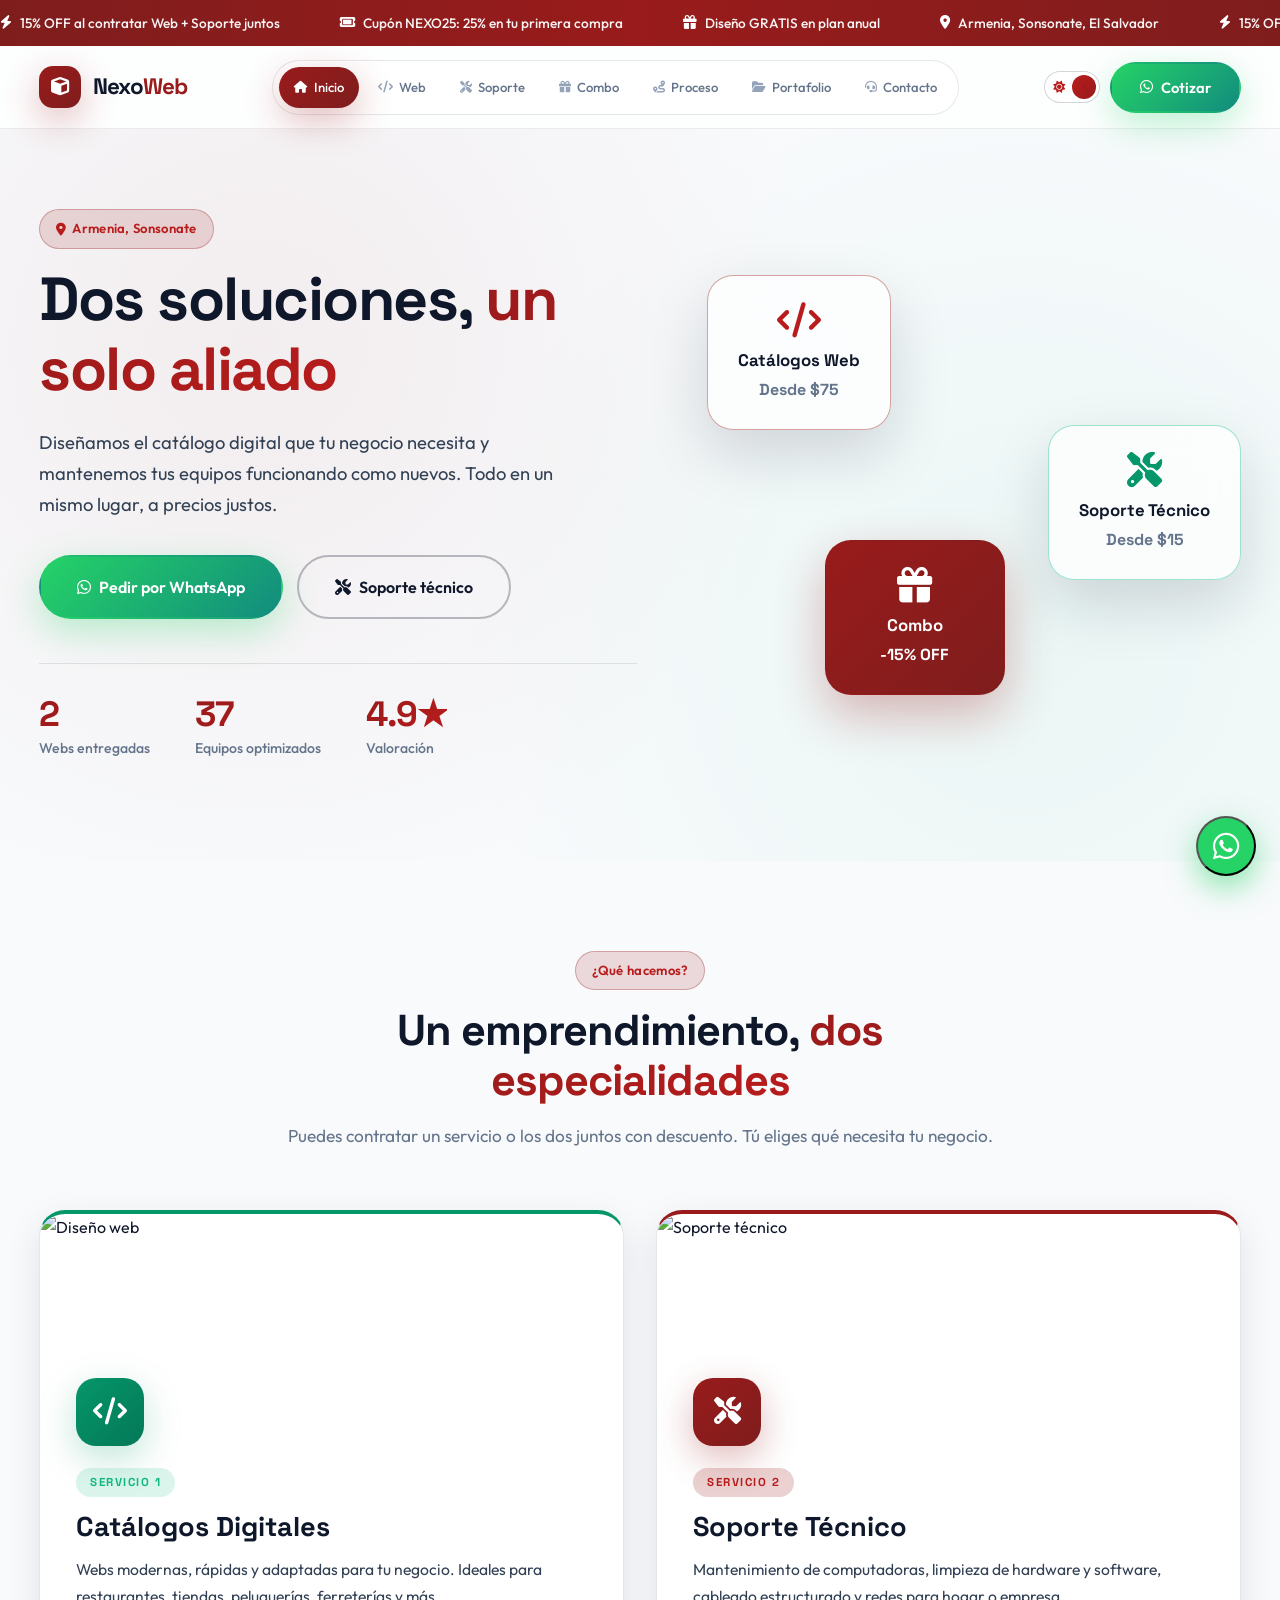
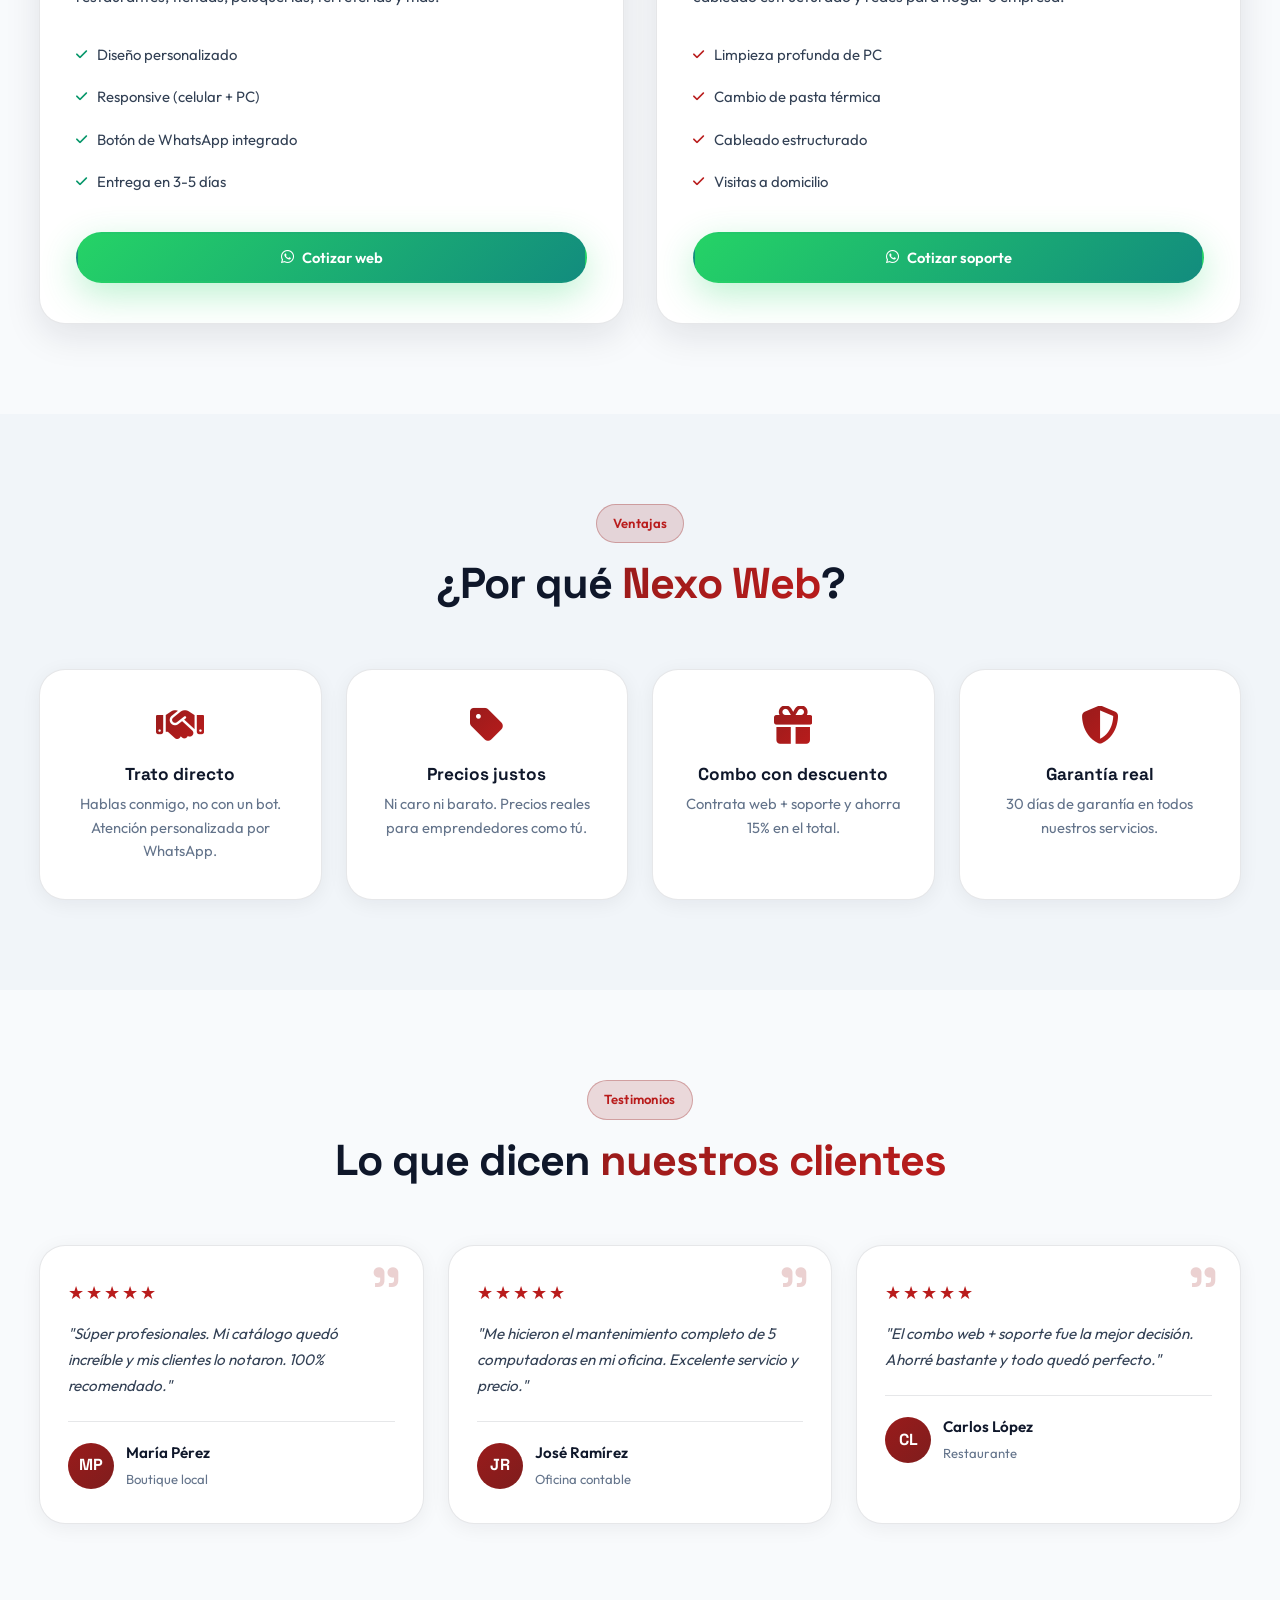
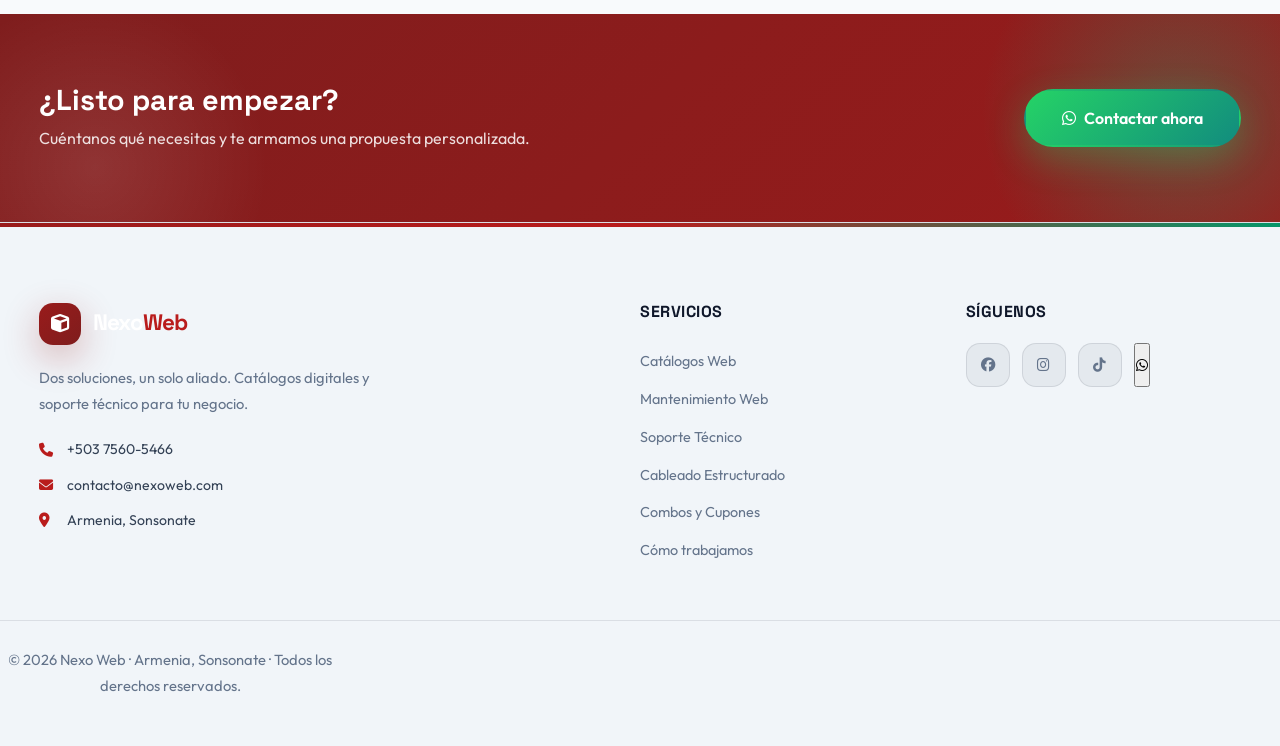
==== commit 5934bba9: "Update index.html cambien en index" ====
--- a/index.html
+++ b/index.html
@@ -4,7 +4,7 @@
   <meta charset="UTF-8" />
   <meta name="viewport" content="width=device-width, initial-scale=1.0" />
   <title>Nexo Web | Dos soluciones, un solo aliado</title>
-  <meta name="description" content="Nexo Web - Catálogos digitales y soporte técnico profesional en Armenia, Sonsonate." />
+  <meta name="description" content="Nexo Web - Catálogos digitales y soporte técnico. Diseñamos tu web y mantenemos tus equipos." />
 
   <link rel="preconnect" href="https://fonts.googleapis.com">
   <link rel="preconnect" href="https://fonts.gstatic.com" crossorigin>
@@ -54,9 +54,9 @@
           <i class="fa-solid fa-moon"></i>
         </button>
 
-        <a href="https://wa.me/50375605466" target="_blank" class="btn btn--whatsapp header__cta">
+        <button class="btn btn--whatsapp header__cta" data-servicio="Información general" data-tab-whatsapp="">
           <i class="fa-brands fa-whatsapp"></i> Cotizar
-        </a>
+        </button>
       </div>
 
       <button class="hamburger" id="hamburger" aria-label="Menú">
@@ -81,9 +81,9 @@
             <p>Diseñamos el catálogo digital que tu negocio necesita y mantenemos tus equipos funcionando como nuevos. Todo en un mismo lugar, a precios justos.</p>
 
             <div class="hero__buttons">
-              <a class="btn btn--whatsapp btn--lg" href="https://wa.me/50375605466?text=Quiero%20mi%20web" target="_blank">
+              <button class="btn btn--whatsapp btn--lg" data-servicio="Información general" data-tab-whatsapp="">
                 <i class="fa-brands fa-whatsapp"></i> Pedir por WhatsApp
-              </a>
+              </button>
               <a class="btn btn--outline btn--lg" data-tab="soporte">
                 <i class="fa-solid fa-screwdriver-wrench"></i> Soporte técnico
               </a>
@@ -142,9 +142,9 @@
                 <li><i class="fa-solid fa-check"></i> Botón de WhatsApp integrado</li>
                 <li><i class="fa-solid fa-check"></i> Entrega en 3-5 días</li>
               </ul>
-              <a class="btn btn--whatsapp btn--full" href="https://wa.me/50375605466?text=Quiero%20un%20catálogo%20web" target="_blank">
+              <button class="btn btn--whatsapp btn--full" data-servicio="Catálogo web" data-tab-whatsapp="web">
                 <i class="fa-brands fa-whatsapp"></i> Cotizar web
-              </a>
+              </button>
             </div>
           </article>
 
@@ -163,9 +163,9 @@
                 <li><i class="fa-solid fa-check"></i> Cableado estructurado</li>
                 <li><i class="fa-solid fa-check"></i> Visitas a domicilio</li>
               </ul>
-              <a class="btn btn--whatsapp btn--full" href="https://wa.me/50375605466?text=Quiero%20soporte%20técnico" target="_blank">
+              <button class="btn btn--whatsapp btn--full" data-servicio="Soporte técnico" data-tab-whatsapp="soporte">
                 <i class="fa-brands fa-whatsapp"></i> Cotizar soporte
-              </a>
+              </button>
             </div>
           </article>
         </div>
@@ -261,9 +261,9 @@
             <h3>¿Listo para empezar?</h3>
             <p>Cuéntanos qué necesitas y te armamos una propuesta personalizada.</p>
           </div>
-          <a href="https://wa.me/50375605466?text=Hola%20Nexo%20Web,%20quiero%20más%20información" target="_blank" class="btn btn--whatsapp btn--lg">
+          <button class="btn btn--whatsapp btn--lg" data-servicio="Información general" data-tab-whatsapp="">
             <i class="fa-brands fa-whatsapp"></i> Contactar ahora
-          </a>
+          </button>
         </div>
       </div>
     </section>
@@ -334,9 +334,9 @@
               <li><i class="fa-solid fa-check"></i> Formulario de contacto</li>
               <li><i class="fa-solid fa-check"></i> Entrega en 3 días</li>
             </ul>
-            <a href="https://wa.me/50375605466?text=Quiero%20la%20Landing%20Básica" target="_blank" class="btn btn--whatsapp btn--full">
+            <button class="btn btn--whatsapp btn--full" data-servicio="Landing Básica (75 USD)" data-tab-whatsapp="web">
               <i class="fa-brands fa-whatsapp"></i> Elegir plan
-            </a>
+            </button>
           </div>
 
           <div class="precio-card precio-card--featured">
@@ -353,9 +353,9 @@
               <li><i class="fa-solid fa-check"></i> Dominio .com gratis 1 año</li>
               <li><i class="fa-solid fa-check"></i> Entrega en 5 días</li>
             </ul>
-            <a href="https://wa.me/50375605466?text=Quiero%20el%20Catálogo%20Estándar" target="_blank" class="btn btn--whatsapp btn--full">
+            <button class="btn btn--whatsapp btn--full" data-servicio="Catálogo Estándar (140 USD)" data-tab-whatsapp="web">
               <i class="fa-brands fa-whatsapp"></i> Elegir plan
-            </a>
+            </button>
           </div>
 
           <div class="precio-card">
@@ -371,9 +371,9 @@
               <li><i class="fa-solid fa-check"></i> Dominio .com + hosting 1 año</li>
               <li><i class="fa-solid fa-check"></i> Entrega en 10 días</li>
             </ul>
-            <a href="https://wa.me/50375605466?text=Quiero%20el%20Catálogo%20Premium" target="_blank" class="btn btn--whatsapp btn--full">
+            <button class="btn btn--whatsapp btn--full" data-servicio="Catálogo Premium (260 USD)" data-tab-whatsapp="web">
               <i class="fa-brands fa-whatsapp"></i> Elegir plan
-            </a>
+            </button>
           </div>
         </div>
 
@@ -393,9 +393,9 @@
               <li>Correo corporativo</li>
             </ul>
             <div class="servicio-card__precio">Desde $40/año</div>
-            <a href="https://wa.me/50375605466?text=Quiero%20hosting%20y%20dominio" target="_blank" class="btn btn--whatsapp btn--full">
-              <i class="fa-brands fa-whatsapp"></i> Cotizar
-            </a>
+            <button class="btn btn--whatsapp btn--full" data-servicio="Hosting y dominios" data-tab-whatsapp="web">
+              <i class="fa-brands fa-whatsapp"></i> Cotizar
+            </button>
           </div>
 
           <div class="servicio-card">
@@ -408,9 +408,9 @@
               <li>Acceso desde celular</li>
             </ul>
             <div class="servicio-card__precio">Desde $15/mes</div>
-            <a href="https://wa.me/50375605466?text=Quiero%20correo%20empresarial" target="_blank" class="btn btn--whatsapp btn--full">
-              <i class="fa-brands fa-whatsapp"></i> Cotizar
-            </a>
+            <button class="btn btn--whatsapp btn--full" data-servicio="Correo empresarial" data-tab-whatsapp="web">
+              <i class="fa-brands fa-whatsapp"></i> Cotizar
+            </button>
           </div>
 
           <div class="servicio-card">
@@ -423,9 +423,9 @@
               <li>Google My Business</li>
             </ul>
             <div class="servicio-card__precio">Desde $50</div>
-            <a href="https://wa.me/50375605466?text=Quiero%20SEO" target="_blank" class="btn btn--whatsapp btn--full">
-              <i class="fa-brands fa-whatsapp"></i> Cotizar
-            </a>
+            <button class="btn btn--whatsapp btn--full" data-servicio="SEO y posicionamiento" data-tab-whatsapp="web">
+              <i class="fa-brands fa-whatsapp"></i> Cotizar
+            </button>
           </div>
         </div>
 
@@ -444,9 +444,9 @@
               <li><i class="fa-solid fa-check"></i> Soporte por WhatsApp</li>
               <li><i class="fa-solid fa-check"></i> Respuesta en 24h</li>
             </ul>
-            <a href="https://wa.me/50375605466?text=Quiero%20mantenimiento%20de%201%20mes" target="_blank" class="btn btn--whatsapp btn--full">
+            <button class="btn btn--whatsapp btn--full" data-servicio="Mantenimiento Web 1 mes (14 USD)" data-tab-whatsapp="web">
               <i class="fa-brands fa-whatsapp"></i> Elegir
-            </a>
+            </button>
           </div>
 
           <div class="plan-mantenimiento">
@@ -458,9 +458,9 @@
               <li><i class="fa-solid fa-check"></i> Soporte prioritario</li>
               <li><i class="fa-solid fa-check"></i> 1 rediseño menor gratis</li>
             </ul>
-            <a href="https://wa.me/50375605466?text=Quiero%20mantenimiento%20de%203%20meses" target="_blank" class="btn btn--whatsapp btn--full">
+            <button class="btn btn--whatsapp btn--full" data-servicio="Mantenimiento Web 3 meses (38 USD)" data-tab-whatsapp="web">
               <i class="fa-brands fa-whatsapp"></i> Elegir
-            </a>
+            </button>
           </div>
 
           <div class="plan-mantenimiento plan-mantenimiento--featured">
@@ -474,9 +474,9 @@
               <li><i class="fa-solid fa-check"></i> 2 rediseños menores</li>
               <li><i class="fa-solid fa-check"></i> Backup mensual</li>
             </ul>
-            <a href="https://wa.me/50375605466?text=Quiero%20mantenimiento%20de%206%20meses" target="_blank" class="btn btn--whatsapp btn--full">
+            <button class="btn btn--whatsapp btn--full" data-servicio="Mantenimiento Web 6 meses (72 USD)" data-tab-whatsapp="web">
               <i class="fa-brands fa-whatsapp"></i> Elegir
-            </a>
+            </button>
           </div>
 
           <div class="plan-mantenimiento">
@@ -489,9 +489,9 @@
               <li><i class="fa-solid fa-check"></i> Asesoría 1 a 1</li>
               <li><i class="fa-solid fa-check"></i> Prioridad máxima</li>
             </ul>
-            <a href="https://wa.me/50375605466?text=Quiero%20mantenimiento%20de%2012%20meses" target="_blank" class="btn btn--whatsapp btn--full">
+            <button class="btn btn--whatsapp btn--full" data-servicio="Mantenimiento Web 12 meses (132 USD)" data-tab-whatsapp="web">
               <i class="fa-brands fa-whatsapp"></i> Elegir
-            </a>
+            </button>
           </div>
         </div>
       </div>
@@ -524,9 +524,9 @@
               <li>Eliminación de basura</li>
             </ul>
             <div class="servicio-card__precio">Desde $15</div>
-            <a href="https://wa.me/50375605466?text=Quiero%20limpieza%20de%20PC" target="_blank" class="btn btn--whatsapp btn--full">
-              <i class="fa-brands fa-whatsapp"></i> Cotizar
-            </a>
+            <button class="btn btn--whatsapp btn--full" data-servicio="Limpieza de PC" data-tab-whatsapp="soporte">
+              <i class="fa-brands fa-whatsapp"></i> Cotizar
+            </button>
           </div>
 
           <div class="servicio-card">
@@ -539,9 +539,9 @@
               <li>Actualización de drivers</li>
             </ul>
             <div class="servicio-card__precio">Desde $30</div>
-            <a href="https://wa.me/50375605466?text=Quiero%20mantenimiento%20completo" target="_blank" class="btn btn--whatsapp btn--full">
-              <i class="fa-brands fa-whatsapp"></i> Cotizar
-            </a>
+            <button class="btn btn--whatsapp btn--full" data-servicio="Mantenimiento completo de PC" data-tab-whatsapp="soporte">
+              <i class="fa-brands fa-whatsapp"></i> Cotizar
+            </button>
           </div>
 
           <div class="servicio-card">
@@ -554,9 +554,9 @@
               <li>Peinado y etiquetado</li>
             </ul>
             <div class="servicio-card__precio">$12 por punto</div>
-            <a href="https://wa.me/50375605466?text=Quiero%20cableado%20estructurado" target="_blank" class="btn btn--whatsapp btn--full">
-              <i class="fa-brands fa-whatsapp"></i> Cotizar
-            </a>
+            <button class="btn btn--whatsapp btn--full" data-servicio="Cableado estructurado" data-tab-whatsapp="soporte">
+              <i class="fa-brands fa-whatsapp"></i> Cotizar
+            </button>
           </div>
 
           <div class="servicio-card">
@@ -569,9 +569,9 @@
               <li>Red compartida de archivos</li>
             </ul>
             <div class="servicio-card__precio">Desde $25</div>
-            <a href="https://wa.me/50375605466?text=Quiero%20configuración%20de%20redes" target="_blank" class="btn btn--whatsapp btn--full">
-              <i class="fa-brands fa-whatsapp"></i> Cotizar
-            </a>
+            <button class="btn btn--whatsapp btn--full" data-servicio="Redes y WiFi" data-tab-whatsapp="soporte">
+              <i class="fa-brands fa-whatsapp"></i> Cotizar
+            </button>
           </div>
 
           <div class="servicio-card">
@@ -584,9 +584,9 @@
               <li>Instalación de SO</li>
             </ul>
             <div class="servicio-card__precio">Desde $20</div>
-            <a href="https://wa.me/50375605466?text=Quiero%20diagnóstico%20técnico" target="_blank" class="btn btn--whatsapp btn--full">
-              <i class="fa-brands fa-whatsapp"></i> Cotizar
-            </a>
+            <button class="btn btn--whatsapp btn--full" data-servicio="Diagnóstico y reparación" data-tab-whatsapp="soporte">
+              <i class="fa-brands fa-whatsapp"></i> Cotizar
+            </button>
           </div>
 
           <div class="servicio-card">
@@ -599,9 +599,9 @@
               <li>Acceso remoto</li>
             </ul>
             <div class="servicio-card__precio">Desde $40</div>
-            <a href="https://wa.me/50375605466?text=Quiero%20cámaras%20de%20seguridad" target="_blank" class="btn btn--whatsapp btn--full">
-              <i class="fa-brands fa-whatsapp"></i> Cotizar
-            </a>
+            <button class="btn btn--whatsapp btn--full" data-servicio="Cámaras de seguridad" data-tab-whatsapp="soporte">
+              <i class="fa-brands fa-whatsapp"></i> Cotizar
+            </button>
           </div>
 
           <div class="servicio-card">
@@ -614,9 +614,9 @@
               <li>Roseta y etiquetado</li>
             </ul>
             <div class="servicio-card__precio">$12 por punto</div>
-            <a href="https://wa.me/50375605466?text=Quiero%20puntos%20de%20red%20RJ45" target="_blank" class="btn btn--whatsapp btn--full">
-              <i class="fa-brands fa-whatsapp"></i> Cotizar
-            </a>
+            <button class="btn btn--whatsapp btn--full" data-servicio="Puntos de red RJ45" data-tab-whatsapp="soporte">
+              <i class="fa-brands fa-whatsapp"></i> Cotizar
+            </button>
           </div>
 
           <div class="servicio-card">
@@ -629,9 +629,9 @@
               <li>Etiquetado profesional</li>
             </ul>
             <div class="servicio-card__precio">Desde $80</div>
-            <a href="https://wa.me/50375605466?text=Quiero%20montaje%20de%20rack" target="_blank" class="btn btn--whatsapp btn--full">
-              <i class="fa-brands fa-whatsapp"></i> Cotizar
-            </a>
+            <button class="btn btn--whatsapp btn--full" data-servicio="Racks y gabinetes" data-tab-whatsapp="soporte">
+              <i class="fa-brands fa-whatsapp"></i> Cotizar
+            </button>
           </div>
 
           <div class="servicio-card">
@@ -644,9 +644,9 @@
               <li>VLANs básicas</li>
             </ul>
             <div class="servicio-card__precio">Desde $30</div>
-            <a href="https://wa.me/50375605466?text=Quiero%20instalar%20switches%20y%20routers" target="_blank" class="btn btn--whatsapp btn--full">
-              <i class="fa-brands fa-whatsapp"></i> Cotizar
-            </a>
+            <button class="btn btn--whatsapp btn--full" data-servicio="Switches y routers" data-tab-whatsapp="soporte">
+              <i class="fa-brands fa-whatsapp"></i> Cotizar
+            </button>
           </div>
 
           <div class="servicio-card">
@@ -659,9 +659,9 @@
               <li>Revisión de voltaje</li>
             </ul>
             <div class="servicio-card__precio">Desde $20</div>
-            <a href="https://wa.me/50375605466?text=Quiero%20mantenimiento%20eléctrico" target="_blank" class="btn btn--whatsapp btn--full">
-              <i class="fa-brands fa-whatsapp"></i> Cotizar
-            </a>
+            <button class="btn btn--whatsapp btn--full" data-servicio="Mantenimiento eléctrico" data-tab-whatsapp="soporte">
+              <i class="fa-brands fa-whatsapp"></i> Cotizar
+            </button>
           </div>
 
           <div class="servicio-card">
@@ -674,9 +674,9 @@
               <li>Acceso desde red local</li>
             </ul>
             <div class="servicio-card__precio">Desde $120</div>
-            <a href="https://wa.me/50375605466?text=Quiero%20servidor%20o%20NAS" target="_blank" class="btn btn--whatsapp btn--full">
-              <i class="fa-brands fa-whatsapp"></i> Cotizar
-            </a>
+            <button class="btn btn--whatsapp btn--full" data-servicio="Servidores y NAS" data-tab-whatsapp="soporte">
+              <i class="fa-brands fa-whatsapp"></i> Cotizar
+            </button>
           </div>
 
           <div class="servicio-card">
@@ -689,9 +689,9 @@
               <li>Encriptación de datos</li>
             </ul>
             <div class="servicio-card__precio">Desde $45</div>
-            <a href="https://wa.me/50375605466?text=Quiero%20configurar%20VPN" target="_blank" class="btn btn--whatsapp btn--full">
-              <i class="fa-brands fa-whatsapp"></i> Cotizar
-            </a>
+            <button class="btn btn--whatsapp btn--full" data-servicio="VPN y acceso remoto" data-tab-whatsapp="soporte">
+              <i class="fa-brands fa-whatsapp"></i> Cotizar
+            </button>
           </div>
 
           <div class="servicio-card">
@@ -704,9 +704,9 @@
               <li>Cobertura 1-5 equipos</li>
             </ul>
             <div class="servicio-card__precio">$25/mes</div>
-            <a href="https://wa.me/50375605466?text=Quiero%20soporte%20remoto" target="_blank" class="btn btn--whatsapp btn--full">
-              <i class="fa-brands fa-whatsapp"></i> Cotizar
-            </a>
+            <button class="btn btn--whatsapp btn--full" data-servicio="Soporte remoto mensual" data-tab-whatsapp="soporte">
+              <i class="fa-brands fa-whatsapp"></i> Cotizar
+            </button>
           </div>
 
           <div class="servicio-card">
@@ -719,9 +719,9 @@
               <li>Sistemas contables</li>
             </ul>
             <div class="servicio-card__precio">Desde $15</div>
-            <a href="https://wa.me/50375605466?text=Quiero%20instalar%20software" target="_blank" class="btn btn--whatsapp btn--full">
-              <i class="fa-brands fa-whatsapp"></i> Cotizar
-            </a>
+            <button class="btn btn--whatsapp btn--full" data-servicio="Instalación de software" data-tab-whatsapp="soporte">
+              <i class="fa-brands fa-whatsapp"></i> Cotizar
+            </button>
           </div>
         </div>
 
@@ -866,9 +866,9 @@
               <span class="precio-viejo">$127</span>
               <span class="precio-nuevo">$108</span>
             </div>
-            <a href="https://wa.me/50375605466?text=Quiero%20el%20Combo%20Emprendedor" target="_blank" class="btn btn--whatsapp btn--full">
+            <button class="btn btn--whatsapp btn--full" data-servicio="Combo Emprendedor (108 USD)" data-tab-whatsapp="combo">
               <i class="fa-brands fa-whatsapp"></i> Elegir
-            </a>
+            </button>
           </div>
 
           <div class="combo-card combo-card--featured">
@@ -879,9 +879,9 @@
               <span class="precio-viejo">$267</span>
               <span class="precio-nuevo">$227</span>
             </div>
-            <a href="https://wa.me/50375605466?text=Quiero%20el%20Combo%20Negocio%20Digital" target="_blank" class="btn btn--whatsapp btn--full">
+            <button class="btn btn--whatsapp btn--full" data-servicio="Combo Negocio Digital (227 USD)" data-tab-whatsapp="combo">
               <i class="fa-brands fa-whatsapp"></i> Elegir
-            </a>
+            </button>
           </div>
 
           <div class="combo-card">
@@ -892,9 +892,9 @@
               <span class="precio-viejo">$455</span>
               <span class="precio-nuevo">$387</span>
             </div>
-            <a href="https://wa.me/50375605466?text=Quiero%20el%20Combo%20Empresa" target="_blank" class="btn btn--whatsapp btn--full">
+            <button class="btn btn--whatsapp btn--full" data-servicio="Combo Empresa (387 USD)" data-tab-whatsapp="combo">
               <i class="fa-brands fa-whatsapp"></i> Elegir
-            </a>
+            </button>
           </div>
         </div>
 
@@ -1199,9 +1199,9 @@
               <h3>¿Quieres ser nuestro próximo caso de éxito?</h3>
               <p>Cuéntanos tu idea y armamos algo grande juntos.</p>
             </div>
-            <a href="https://wa.me/50375605466?text=Quiero%20ser%20el%20próximo%20caso%20de%20éxito" target="_blank" class="btn btn--whatsapp btn--lg">
+            <button class="btn btn--whatsapp btn--lg" data-servicio="Nuevo proyecto" data-tab-whatsapp="portafolio">
               <i class="fa-brands fa-whatsapp"></i> Empezar proyecto
-            </a>
+            </button>
           </div>
         </div>
 
@@ -1225,13 +1225,13 @@
 
         <div class="contacto-grid">
           <div class="contacto-info">
-            <a href="https://wa.me/50375605466" target="_blank" class="contacto-card">
+            <button class="contacto-card" data-servicio="Información general" data-tab-whatsapp="contacto">
               <i class="fa-brands fa-whatsapp"></i>
               <div>
                 <span>WhatsApp</span>
                 <strong>+503 7560-5466</strong>
               </div>
-            </a>
+            </button>
 
             <a href="mailto:contacto@nexoweb.com" class="contacto-card">
               <i class="fa-solid fa-envelope"></i>
@@ -1414,7 +1414,7 @@
           <a href="#"><i class="fa-brands fa-facebook"></i></a>
           <a href="#"><i class="fa-brands fa-instagram"></i></a>
           <a href="#"><i class="fa-brands fa-tiktok"></i></a>
-          <a href="https://wa.me/50375605466" target="_blank"><i class="fa-brands fa-whatsapp"></i></a>
+          <button data-servicio="Información general" data-tab-whatsapp="" class="social-btn"><i class="fa-brands fa-whatsapp"></i></button>
         </div>
       </div>
     </div>
@@ -1425,9 +1425,9 @@
   </footer>
 
   <!-- ============ FLOTANTES ============ -->
-  <a href="https://wa.me/50375605466" target="_blank" class="whatsapp-float" aria-label="WhatsApp">
+  <button class="whatsapp-float" data-servicio="Información general" data-tab-whatsapp="" aria-label="WhatsApp">
     <i class="fa-brands fa-whatsapp"></i>
-  </a>
+  </button>
 
   <button class="back-top" id="back-top" aria-label="Volver arriba">
     <i class="fa-solid fa-arrow-up"></i>
